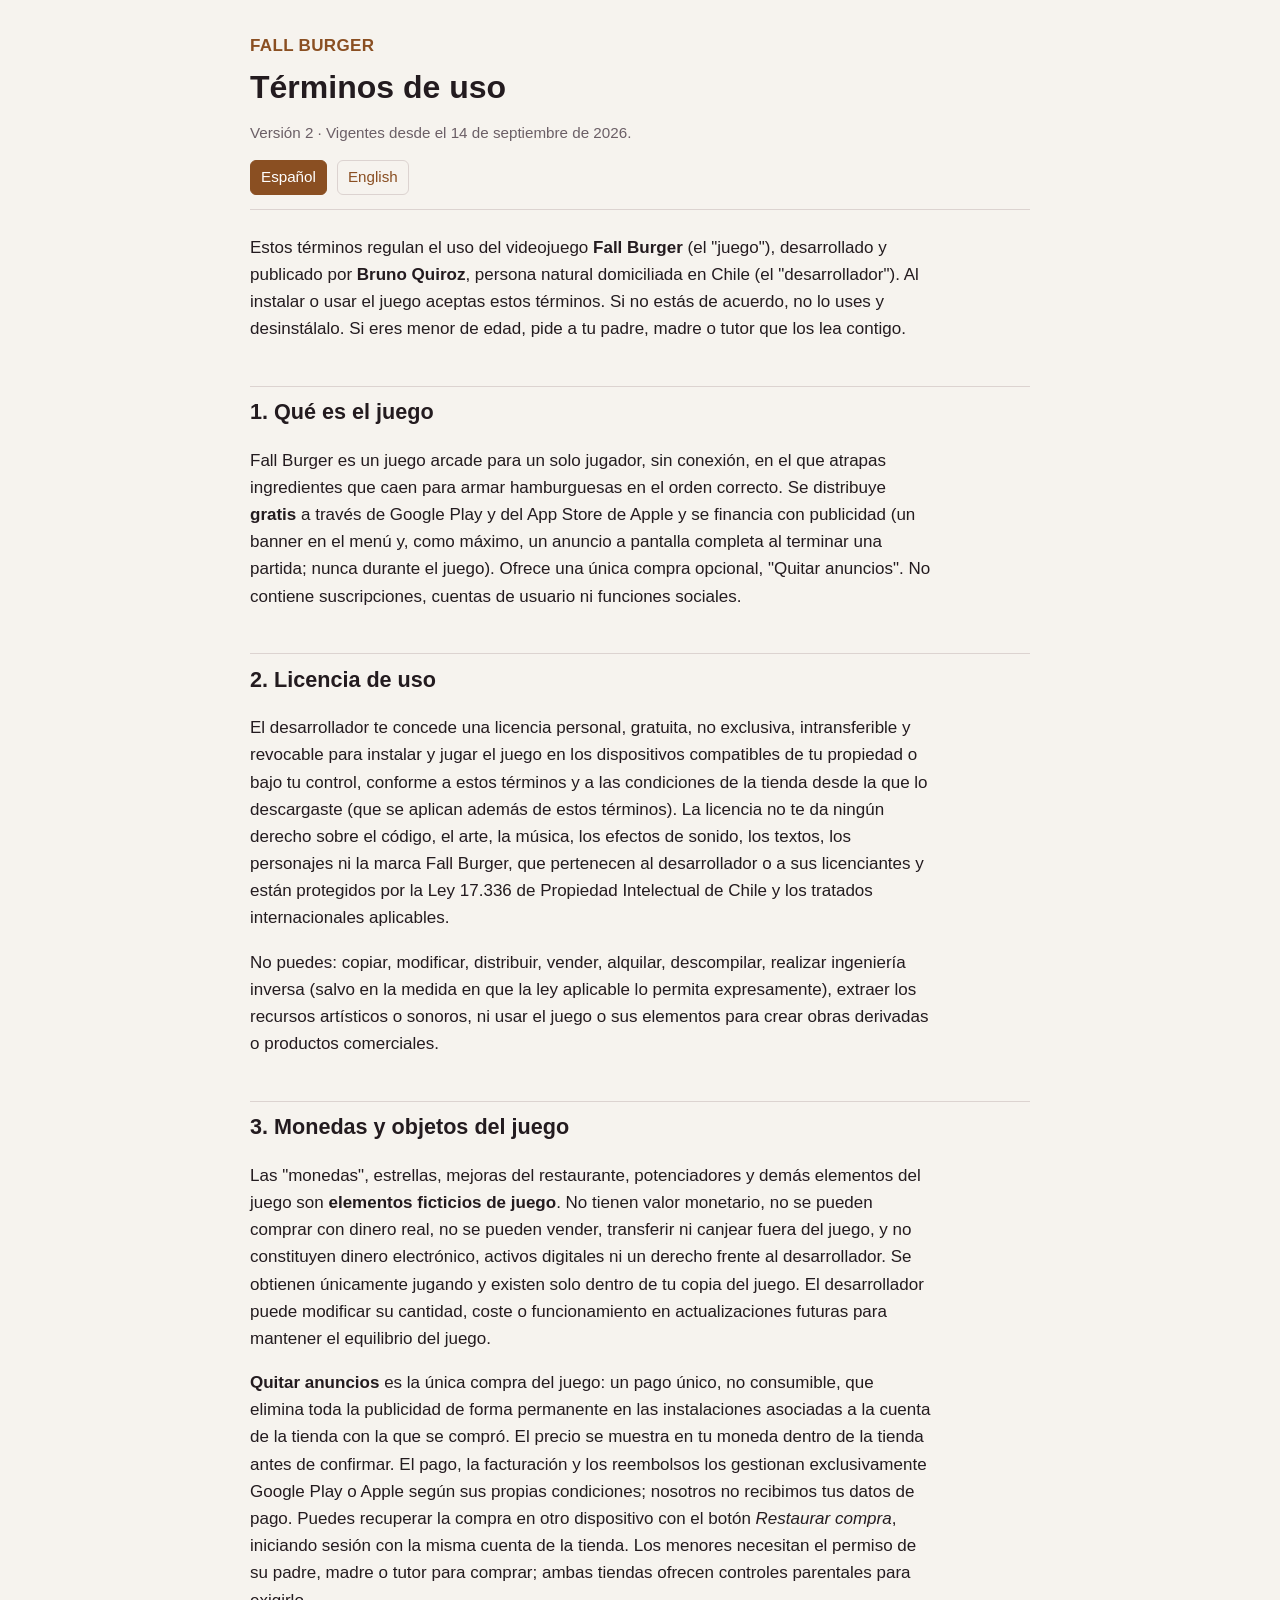
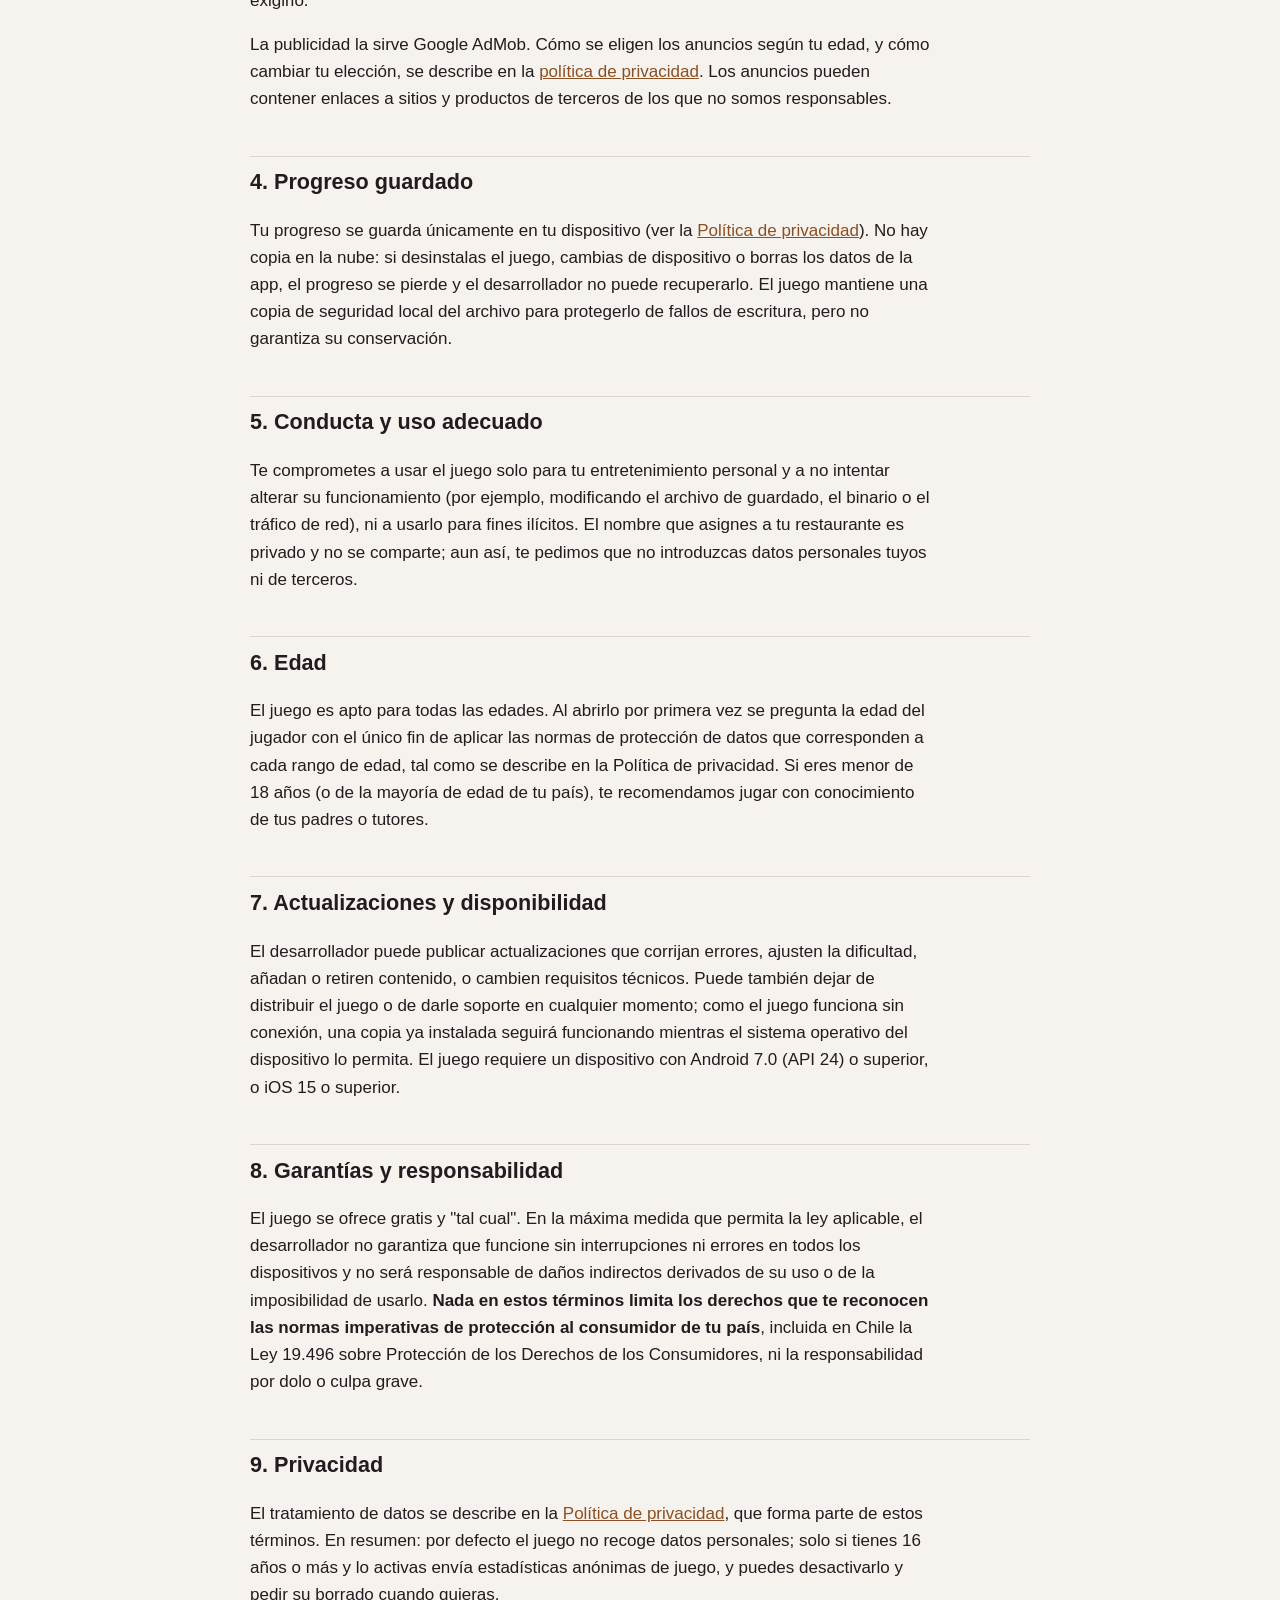
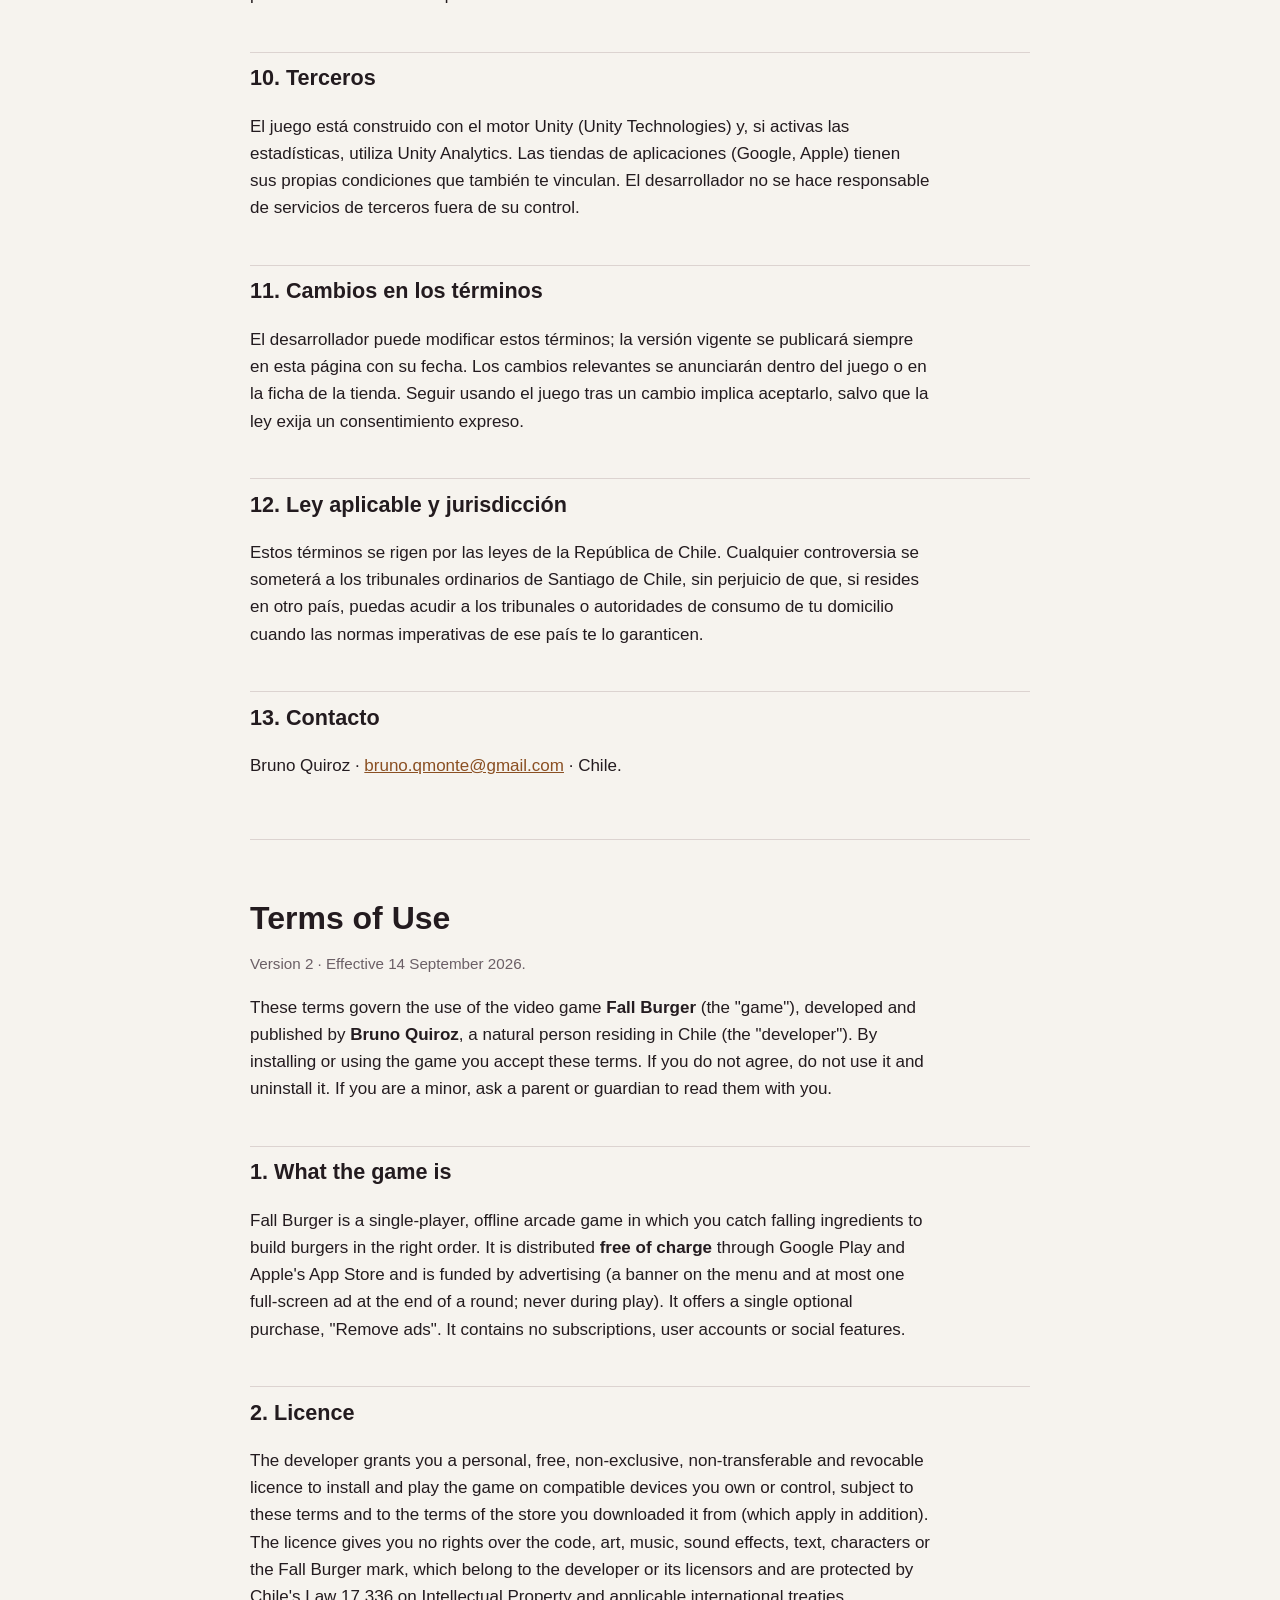
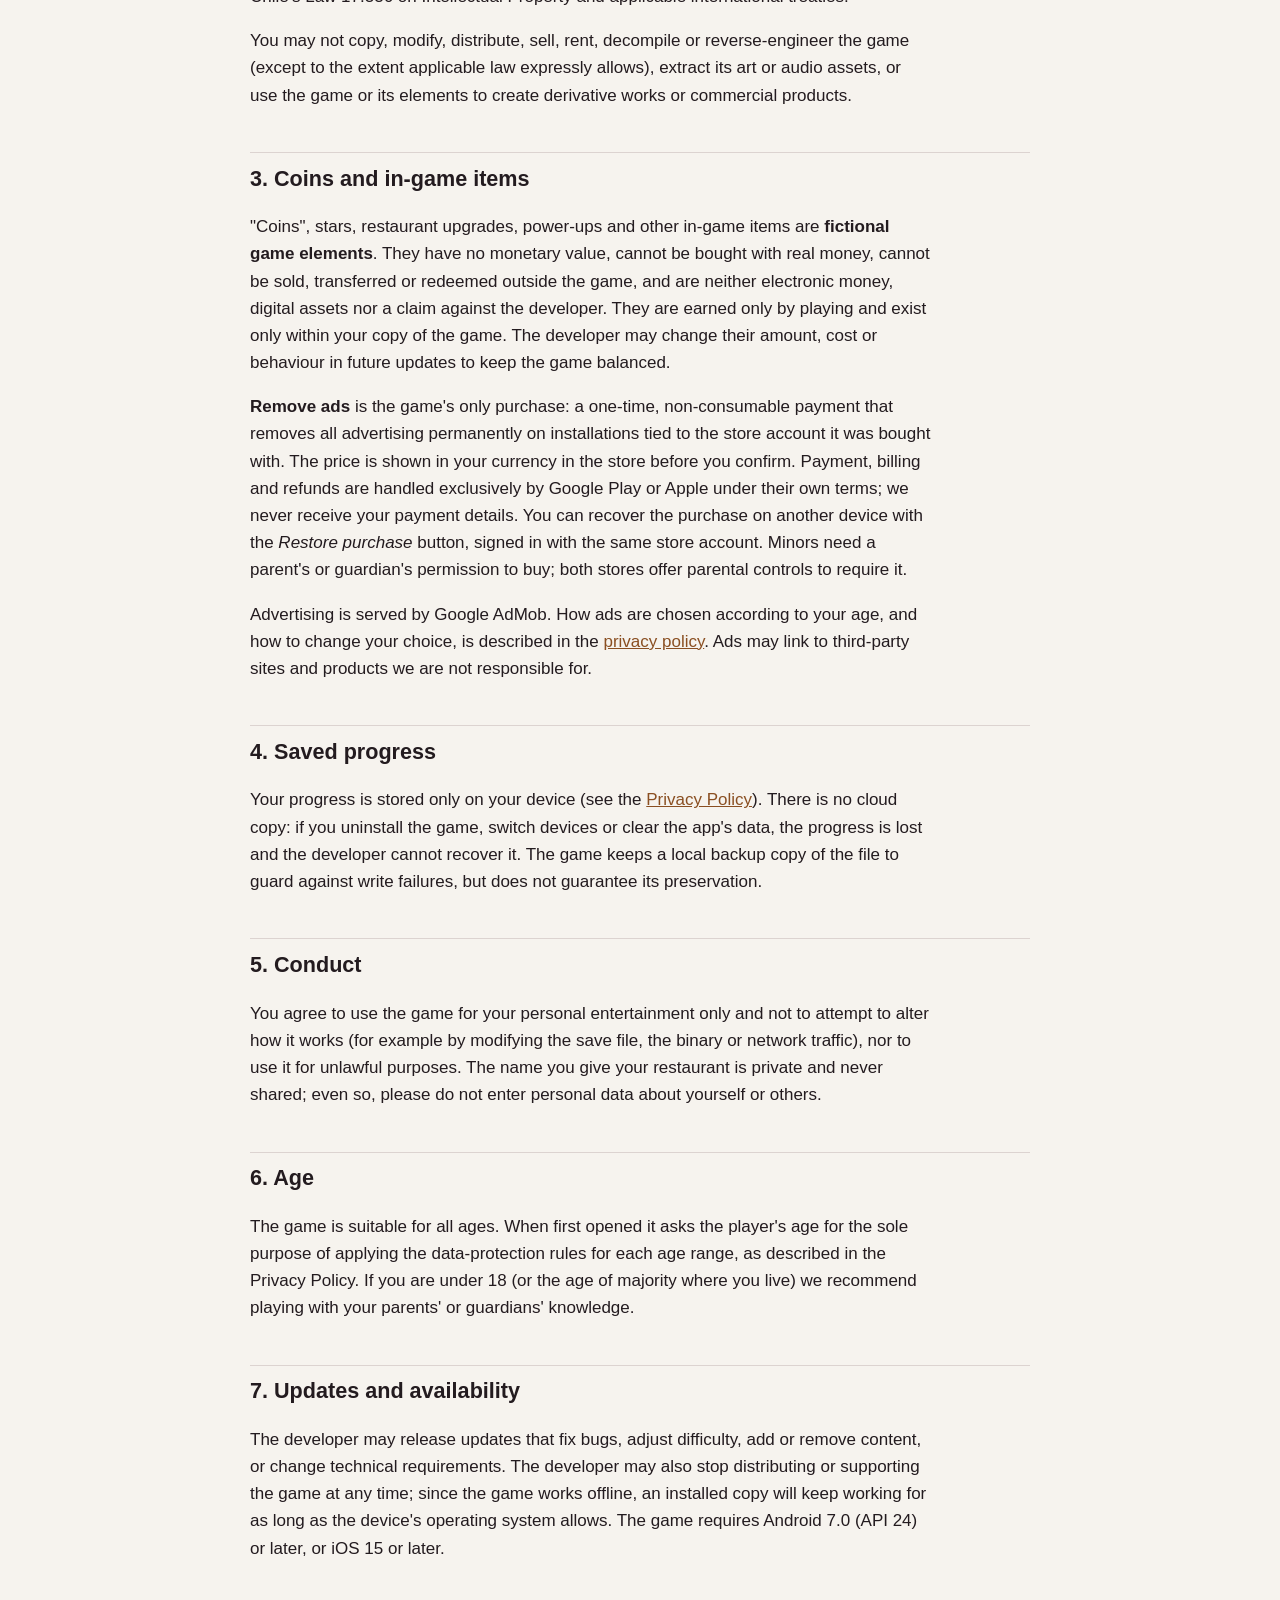
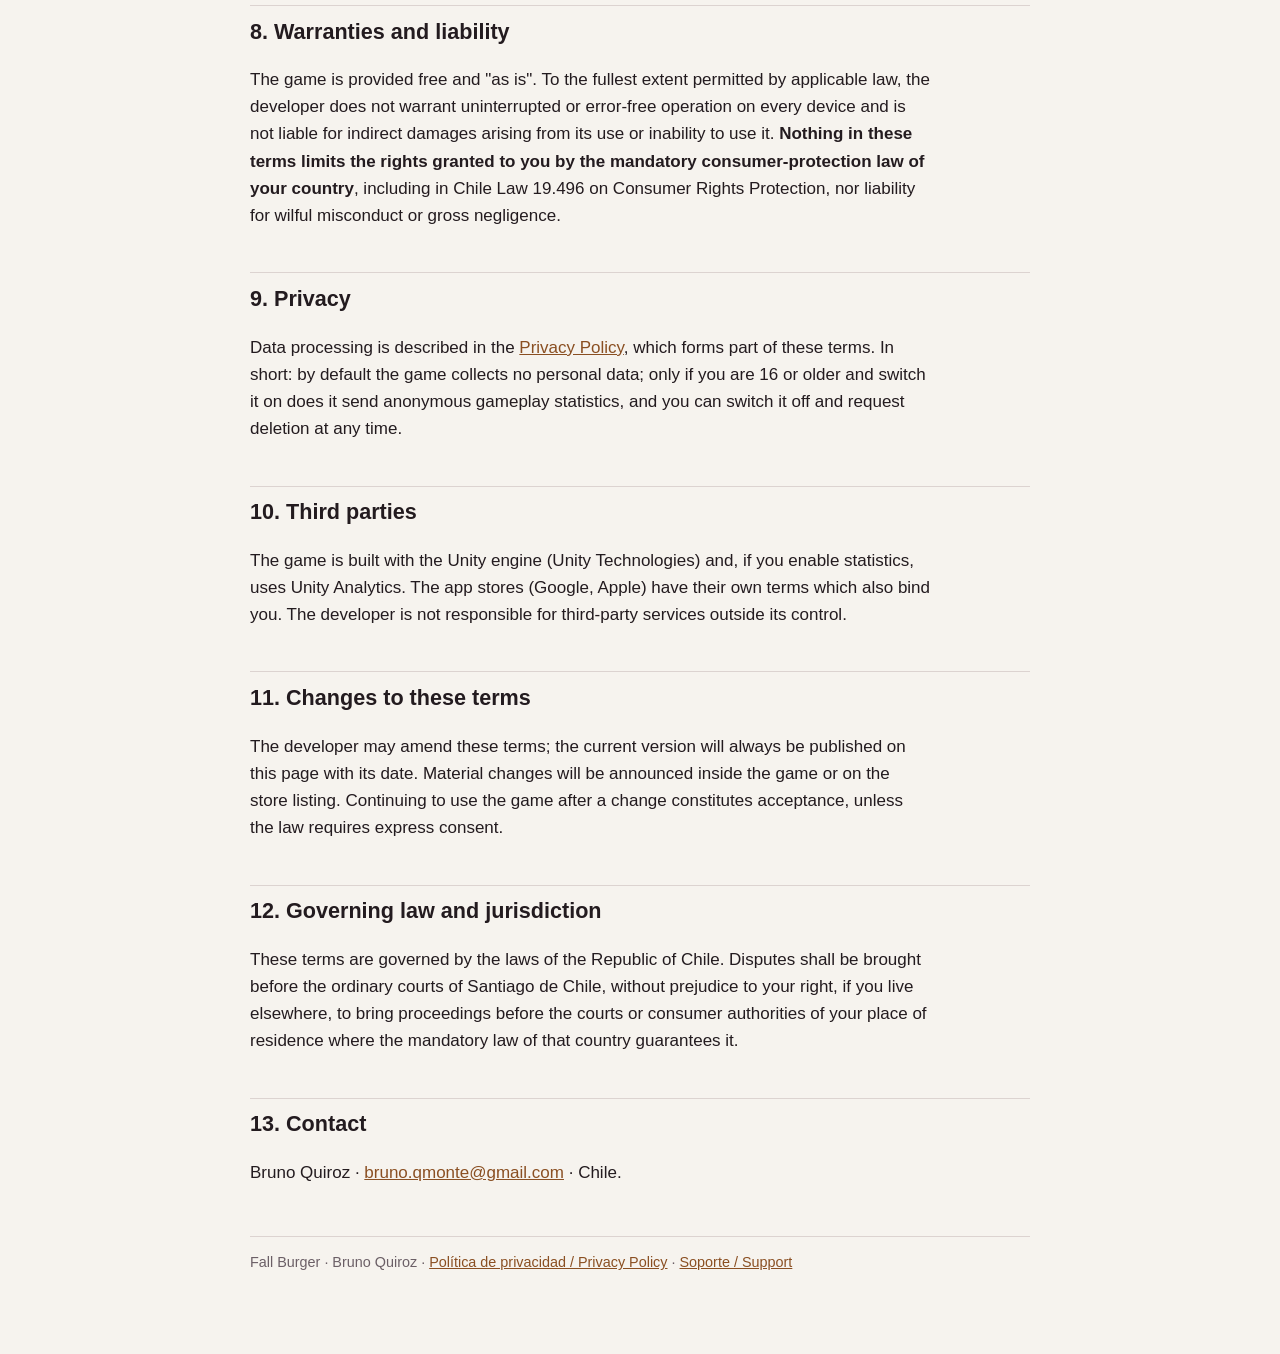
==== terms/index.html @ a27a37dc "Add files via upload" ====
<!doctype html>
<html lang="es">
<head>
<meta charset="utf-8">
<meta name="viewport" content="width=device-width, initial-scale=1">
<title>Términos de uso · Fall Burger</title>
<meta name="description" content="Términos de uso del videojuego Fall Burger para Android e iOS.">
<link rel="stylesheet" href="../assets/legal.css">
</head>
<body>
<div class="wrap">
<header>
  <div class="brand">FALL BURGER</div>
  <h1>Términos de uso</h1>
  <p class="meta">Versión 2 · Vigentes desde el 14 de septiembre de 2026.</p>
  <nav class="lang" aria-label="Idioma"><a href="#es" aria-current="page">Español</a><a href="#en">English</a></nav>
</header>

<section id="es">
<p>Estos términos regulan el uso del videojuego <strong>Fall Burger</strong> (el "juego"), desarrollado y publicado por <strong>Bruno Quiroz</strong>, persona natural domiciliada en Chile (el "desarrollador"). Al instalar o usar el juego aceptas estos términos. Si no estás de acuerdo, no lo uses y desinstálalo. Si eres menor de edad, pide a tu padre, madre o tutor que los lea contigo.</p>

<h2>1. Qué es el juego</h2>
<p>Fall Burger es un juego arcade para un solo jugador, sin conexión, en el que atrapas ingredientes que caen para armar hamburguesas en el orden correcto. Se distribuye <strong>gratis</strong> a través de Google Play y del App Store de Apple y se financia con publicidad (un banner en el menú y, como máximo, un anuncio a pantalla completa al terminar una partida; nunca durante el juego). Ofrece una única compra opcional, "Quitar anuncios". No contiene suscripciones, cuentas de usuario ni funciones sociales.</p>

<h2>2. Licencia de uso</h2>
<p>El desarrollador te concede una licencia personal, gratuita, no exclusiva, intransferible y revocable para instalar y jugar el juego en los dispositivos compatibles de tu propiedad o bajo tu control, conforme a estos términos y a las condiciones de la tienda desde la que lo descargaste (que se aplican además de estos términos). La licencia no te da ningún derecho sobre el código, el arte, la música, los efectos de sonido, los textos, los personajes ni la marca Fall Burger, que pertenecen al desarrollador o a sus licenciantes y están protegidos por la Ley 17.336 de Propiedad Intelectual de Chile y los tratados internacionales aplicables.</p>
<p>No puedes: copiar, modificar, distribuir, vender, alquilar, descompilar, realizar ingeniería inversa (salvo en la medida en que la ley aplicable lo permita expresamente), extraer los recursos artísticos o sonoros, ni usar el juego o sus elementos para crear obras derivadas o productos comerciales.</p>

<h2>3. Monedas y objetos del juego</h2>
<p>Las "monedas", estrellas, mejoras del restaurante, potenciadores y demás elementos del juego son <strong>elementos ficticios de juego</strong>. No tienen valor monetario, no se pueden comprar con dinero real, no se pueden vender, transferir ni canjear fuera del juego, y no constituyen dinero electrónico, activos digitales ni un derecho frente al desarrollador. Se obtienen únicamente jugando y existen solo dentro de tu copia del juego. El desarrollador puede modificar su cantidad, coste o funcionamiento en actualizaciones futuras para mantener el equilibrio del juego.</p>
<p><strong>Quitar anuncios</strong> es la única compra del juego: un pago único, no consumible, que elimina toda la publicidad de forma permanente en las instalaciones asociadas a la cuenta de la tienda con la que se compró. El precio se muestra en tu moneda dentro de la tienda antes de confirmar. El pago, la facturación y los reembolsos los gestionan exclusivamente Google Play o Apple según sus propias condiciones; nosotros no recibimos tus datos de pago. Puedes recuperar la compra en otro dispositivo con el botón <em>Restaurar compra</em>, iniciando sesión con la misma cuenta de la tienda. Los menores necesitan el permiso de su padre, madre o tutor para comprar; ambas tiendas ofrecen controles parentales para exigirlo.</p>
<p>La publicidad la sirve Google AdMob. Cómo se eligen los anuncios según tu edad, y cómo cambiar tu elección, se describe en la <a href="../privacy/">política de privacidad</a>. Los anuncios pueden contener enlaces a sitios y productos de terceros de los que no somos responsables.</p>

<h2>4. Progreso guardado</h2>
<p>Tu progreso se guarda únicamente en tu dispositivo (ver la <a href="../privacy/">Política de privacidad</a>). No hay copia en la nube: si desinstalas el juego, cambias de dispositivo o borras los datos de la app, el progreso se pierde y el desarrollador no puede recuperarlo. El juego mantiene una copia de seguridad local del archivo para protegerlo de fallos de escritura, pero no garantiza su conservación.</p>

<h2>5. Conducta y uso adecuado</h2>
<p>Te comprometes a usar el juego solo para tu entretenimiento personal y a no intentar alterar su funcionamiento (por ejemplo, modificando el archivo de guardado, el binario o el tráfico de red), ni a usarlo para fines ilícitos. El nombre que asignes a tu restaurante es privado y no se comparte; aun así, te pedimos que no introduzcas datos personales tuyos ni de terceros.</p>

<h2>6. Edad</h2>
<p>El juego es apto para todas las edades. Al abrirlo por primera vez se pregunta la edad del jugador con el único fin de aplicar las normas de protección de datos que corresponden a cada rango de edad, tal como se describe en la Política de privacidad. Si eres menor de 18 años (o de la mayoría de edad de tu país), te recomendamos jugar con conocimiento de tus padres o tutores.</p>

<h2>7. Actualizaciones y disponibilidad</h2>
<p>El desarrollador puede publicar actualizaciones que corrijan errores, ajusten la dificultad, añadan o retiren contenido, o cambien requisitos técnicos. Puede también dejar de distribuir el juego o de darle soporte en cualquier momento; como el juego funciona sin conexión, una copia ya instalada seguirá funcionando mientras el sistema operativo del dispositivo lo permita. El juego requiere un dispositivo con Android 7.0 (API 24) o superior, o iOS 15 o superior.</p>

<h2>8. Garantías y responsabilidad</h2>
<p>El juego se ofrece gratis y "tal cual". En la máxima medida que permita la ley aplicable, el desarrollador no garantiza que funcione sin interrupciones ni errores en todos los dispositivos y no será responsable de daños indirectos derivados de su uso o de la imposibilidad de usarlo. <strong>Nada en estos términos limita los derechos que te reconocen las normas imperativas de protección al consumidor de tu país</strong>, incluida en Chile la Ley 19.496 sobre Protección de los Derechos de los Consumidores, ni la responsabilidad por dolo o culpa grave.</p>

<h2>9. Privacidad</h2>
<p>El tratamiento de datos se describe en la <a href="../privacy/">Política de privacidad</a>, que forma parte de estos términos. En resumen: por defecto el juego no recoge datos personales; solo si tienes 16 años o más y lo activas envía estadísticas anónimas de juego, y puedes desactivarlo y pedir su borrado cuando quieras.</p>

<h2>10. Terceros</h2>
<p>El juego está construido con el motor Unity (Unity Technologies) y, si activas las estadísticas, utiliza Unity Analytics. Las tiendas de aplicaciones (Google, Apple) tienen sus propias condiciones que también te vinculan. El desarrollador no se hace responsable de servicios de terceros fuera de su control.</p>

<h2>11. Cambios en los términos</h2>
<p>El desarrollador puede modificar estos términos; la versión vigente se publicará siempre en esta página con su fecha. Los cambios relevantes se anunciarán dentro del juego o en la ficha de la tienda. Seguir usando el juego tras un cambio implica aceptarlo, salvo que la ley exija un consentimiento expreso.</p>

<h2>12. Ley aplicable y jurisdicción</h2>
<p>Estos términos se rigen por las leyes de la República de Chile. Cualquier controversia se someterá a los tribunales ordinarios de Santiago de Chile, sin perjuicio de que, si resides en otro país, puedas acudir a los tribunales o autoridades de consumo de tu domicilio cuando las normas imperativas de ese país te lo garanticen.</p>

<h2>13. Contacto</h2>
<p>Bruno Quiroz · <a href="mailto:bruno.qmonte@gmail.com">bruno.qmonte@gmail.com</a> · Chile.</p>
</section>

<hr style="border:0;border-top:1px solid var(--rule);margin:60px 0">

<section id="en" lang="en">
<h1>Terms of Use</h1>
<p class="meta">Version 2 · Effective 14 September 2026.</p>
<p>These terms govern the use of the video game <strong>Fall Burger</strong> (the "game"), developed and published by <strong>Bruno Quiroz</strong>, a natural person residing in Chile (the "developer"). By installing or using the game you accept these terms. If you do not agree, do not use it and uninstall it. If you are a minor, ask a parent or guardian to read them with you.</p>

<h2>1. What the game is</h2>
<p>Fall Burger is a single-player, offline arcade game in which you catch falling ingredients to build burgers in the right order. It is distributed <strong>free of charge</strong> through Google Play and Apple's App Store and is funded by advertising (a banner on the menu and at most one full-screen ad at the end of a round; never during play). It offers a single optional purchase, "Remove ads". It contains no subscriptions, user accounts or social features.</p>

<h2>2. Licence</h2>
<p>The developer grants you a personal, free, non-exclusive, non-transferable and revocable licence to install and play the game on compatible devices you own or control, subject to these terms and to the terms of the store you downloaded it from (which apply in addition). The licence gives you no rights over the code, art, music, sound effects, text, characters or the Fall Burger mark, which belong to the developer or its licensors and are protected by Chile's Law 17.336 on Intellectual Property and applicable international treaties.</p>
<p>You may not copy, modify, distribute, sell, rent, decompile or reverse-engineer the game (except to the extent applicable law expressly allows), extract its art or audio assets, or use the game or its elements to create derivative works or commercial products.</p>

<h2>3. Coins and in-game items</h2>
<p>"Coins", stars, restaurant upgrades, power-ups and other in-game items are <strong>fictional game elements</strong>. They have no monetary value, cannot be bought with real money, cannot be sold, transferred or redeemed outside the game, and are neither electronic money, digital assets nor a claim against the developer. They are earned only by playing and exist only within your copy of the game. The developer may change their amount, cost or behaviour in future updates to keep the game balanced.</p>
<p><strong>Remove ads</strong> is the game's only purchase: a one-time, non-consumable payment that removes all advertising permanently on installations tied to the store account it was bought with. The price is shown in your currency in the store before you confirm. Payment, billing and refunds are handled exclusively by Google Play or Apple under their own terms; we never receive your payment details. You can recover the purchase on another device with the <em>Restore purchase</em> button, signed in with the same store account. Minors need a parent's or guardian's permission to buy; both stores offer parental controls to require it.</p>
<p>Advertising is served by Google AdMob. How ads are chosen according to your age, and how to change your choice, is described in the <a href="../privacy/">privacy policy</a>. Ads may link to third-party sites and products we are not responsible for.</p>

<h2>4. Saved progress</h2>
<p>Your progress is stored only on your device (see the <a href="../privacy/">Privacy Policy</a>). There is no cloud copy: if you uninstall the game, switch devices or clear the app's data, the progress is lost and the developer cannot recover it. The game keeps a local backup copy of the file to guard against write failures, but does not guarantee its preservation.</p>

<h2>5. Conduct</h2>
<p>You agree to use the game for your personal entertainment only and not to attempt to alter how it works (for example by modifying the save file, the binary or network traffic), nor to use it for unlawful purposes. The name you give your restaurant is private and never shared; even so, please do not enter personal data about yourself or others.</p>

<h2>6. Age</h2>
<p>The game is suitable for all ages. When first opened it asks the player's age for the sole purpose of applying the data-protection rules for each age range, as described in the Privacy Policy. If you are under 18 (or the age of majority where you live) we recommend playing with your parents' or guardians' knowledge.</p>

<h2>7. Updates and availability</h2>
<p>The developer may release updates that fix bugs, adjust difficulty, add or remove content, or change technical requirements. The developer may also stop distributing or supporting the game at any time; since the game works offline, an installed copy will keep working for as long as the device's operating system allows. The game requires Android 7.0 (API 24) or later, or iOS 15 or later.</p>

<h2>8. Warranties and liability</h2>
<p>The game is provided free and "as is". To the fullest extent permitted by applicable law, the developer does not warrant uninterrupted or error-free operation on every device and is not liable for indirect damages arising from its use or inability to use it. <strong>Nothing in these terms limits the rights granted to you by the mandatory consumer-protection law of your country</strong>, including in Chile Law 19.496 on Consumer Rights Protection, nor liability for wilful misconduct or gross negligence.</p>

<h2>9. Privacy</h2>
<p>Data processing is described in the <a href="../privacy/">Privacy Policy</a>, which forms part of these terms. In short: by default the game collects no personal data; only if you are 16 or older and switch it on does it send anonymous gameplay statistics, and you can switch it off and request deletion at any time.</p>

<h2>10. Third parties</h2>
<p>The game is built with the Unity engine (Unity Technologies) and, if you enable statistics, uses Unity Analytics. The app stores (Google, Apple) have their own terms which also bind you. The developer is not responsible for third-party services outside its control.</p>

<h2>11. Changes to these terms</h2>
<p>The developer may amend these terms; the current version will always be published on this page with its date. Material changes will be announced inside the game or on the store listing. Continuing to use the game after a change constitutes acceptance, unless the law requires express consent.</p>

<h2>12. Governing law and jurisdiction</h2>
<p>These terms are governed by the laws of the Republic of Chile. Disputes shall be brought before the ordinary courts of Santiago de Chile, without prejudice to your right, if you live elsewhere, to bring proceedings before the courts or consumer authorities of your place of residence where the mandatory law of that country guarantees it.</p>

<h2>13. Contact</h2>
<p>Bruno Quiroz · <a href="mailto:bruno.qmonte@gmail.com">bruno.qmonte@gmail.com</a> · Chile.</p>
</section>

<footer>Fall Burger · Bruno Quiroz · <a href="../privacy/">Política de privacidad / Privacy Policy</a> · <a href="../">Soporte / Support</a></footer>
</div>
</body>
</html>
---- assets/legal.css ----
:root{--bg:#f6f3ee;--ink:#231b1f;--muted:#6b5f66;--rule:#dcd3d0;--accent:#8a4f22;--panel:#fff}
@media (prefers-color-scheme:dark){:root{--bg:#1e171c;--ink:#f1eaee;--muted:#b3a6ad;--rule:#3b3038;--accent:#e0a56f;--panel:#2a2128}}
*{box-sizing:border-box}
body{margin:0;background:var(--bg);color:var(--ink);font:17px/1.6 -apple-system,BlinkMacSystemFont,"Segoe UI",Roboto,"Helvetica Neue",Arial,sans-serif}
.wrap{max-width:820px;margin:0 auto;padding:32px 20px 80px}
header{border-bottom:1px solid var(--rule);padding-bottom:14px;margin-bottom:24px}
header .brand{font-weight:800;letter-spacing:.02em;color:var(--accent)}
h1{font-size:2rem;line-height:1.15;margin:.3em 0}
h2{font-size:1.35rem;margin:2em 0 .5em;padding-top:.4em;border-top:1px solid var(--rule)}
h3{font-size:1.1rem;margin:1.4em 0 .3em}
p,li{max-width:72ch}
.meta{color:var(--muted);font-size:.95rem}
.lang{display:flex;gap:10px;margin:10px 0 0;font-size:.95rem}
.lang a{color:var(--accent);text-decoration:none;border:1px solid var(--rule);padding:4px 10px;border-radius:6px}
.lang a[aria-current]{background:var(--accent);color:#fff;border-color:var(--accent)}
table{border-collapse:collapse;width:100%;font-size:.95rem;margin:12px 0}
th,td{border:1px solid var(--rule);padding:8px 10px;text-align:left;vertical-align:top}
th{background:var(--panel)}
.box{background:var(--panel);border:1px solid var(--rule);border-radius:8px;padding:14px 18px;margin:16px 0}
.box p{margin:6px 0}
code{font-family:ui-monospace,SFMono-Regular,Menlo,monospace;font-size:.92em;background:var(--panel);padding:1px 5px;border-radius:4px;border:1px solid var(--rule)}
footer{margin-top:50px;padding-top:14px;border-top:1px solid var(--rule);color:var(--muted);font-size:.9rem}
a{color:var(--accent)}
ul.tight li{margin:4px 0}
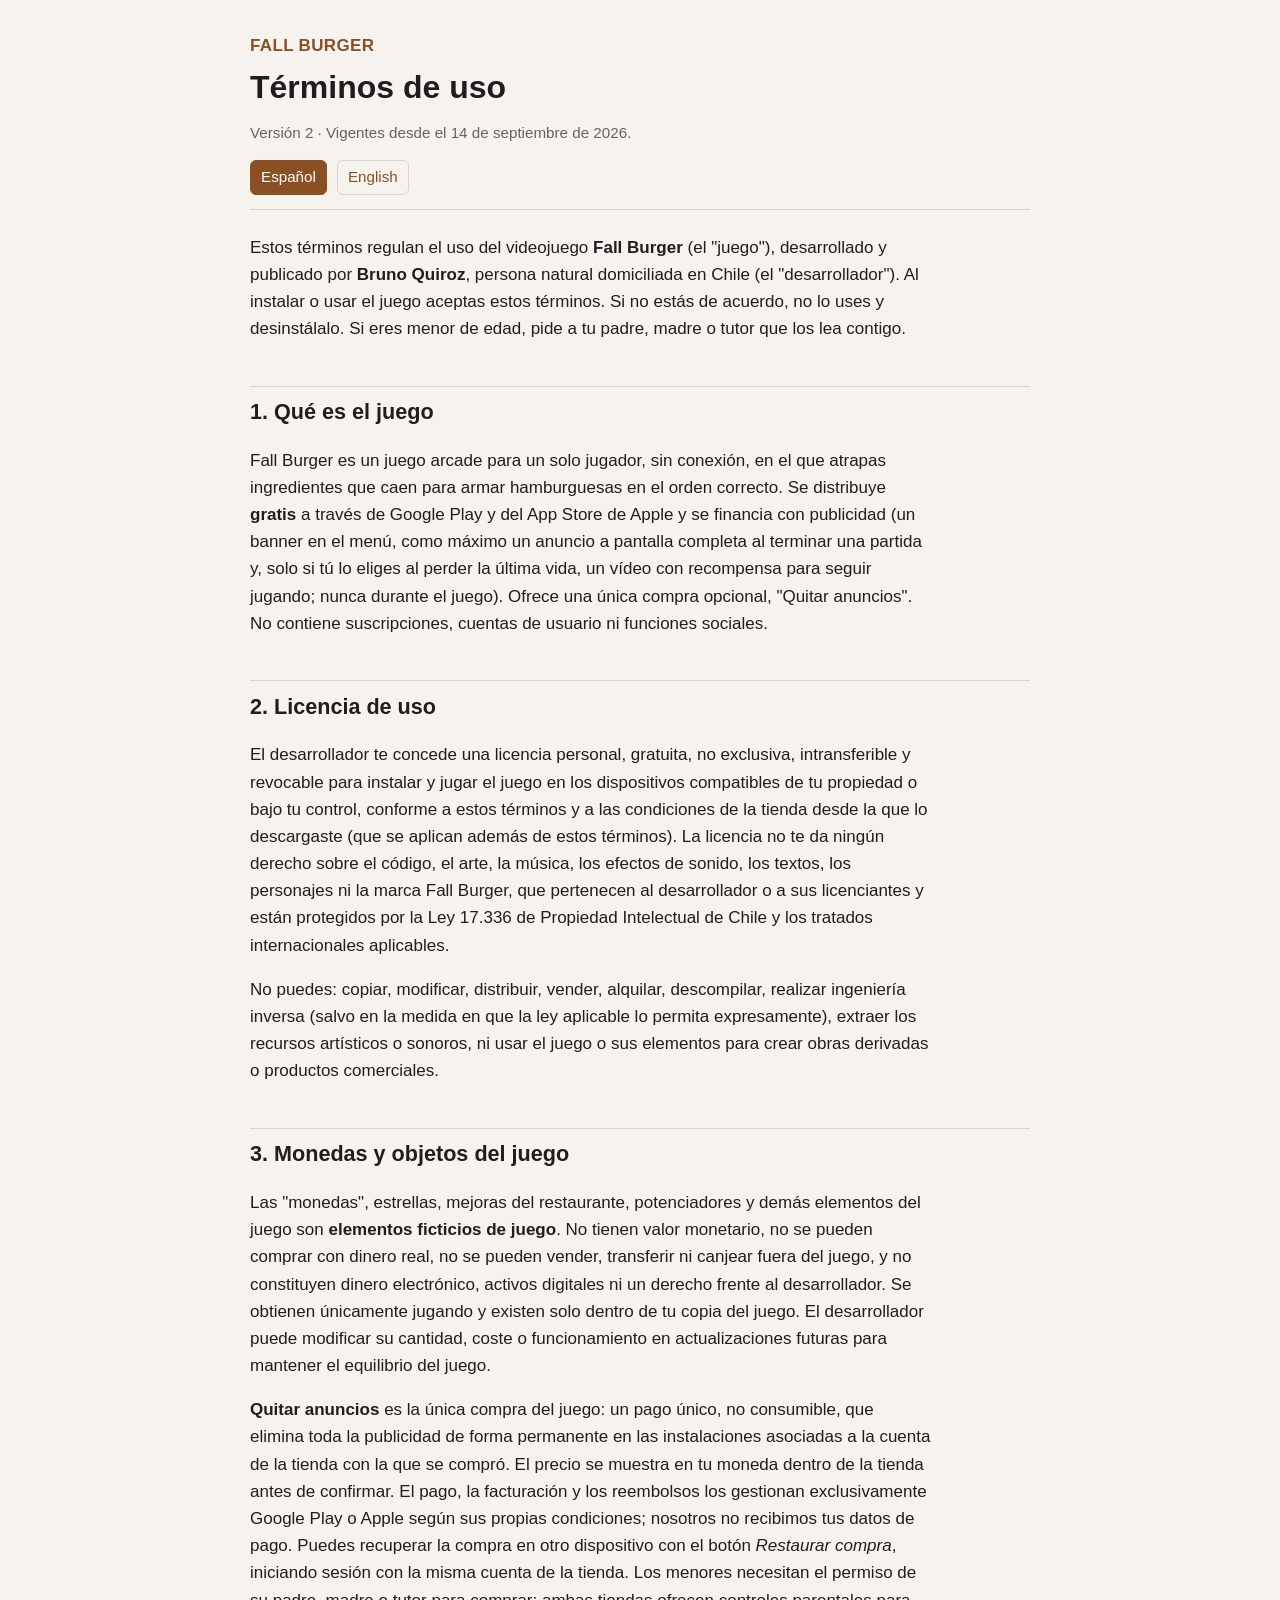
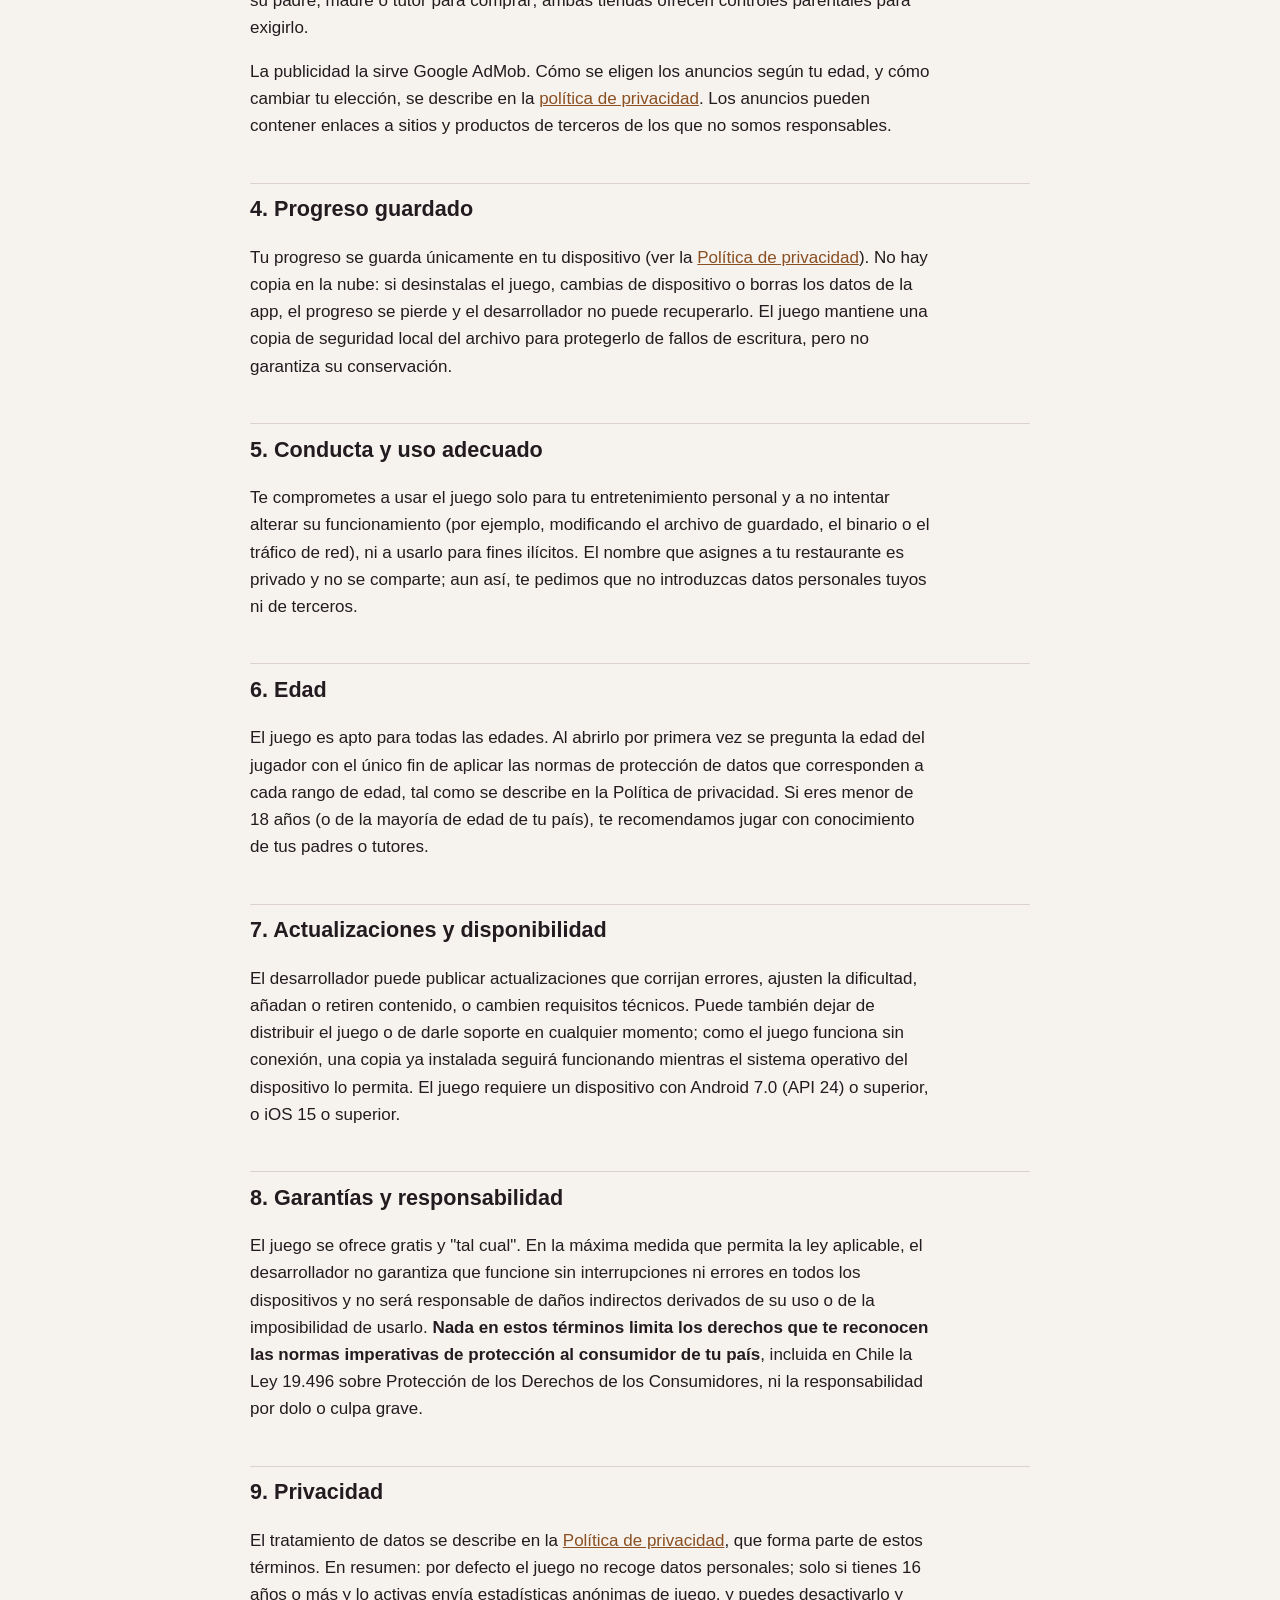
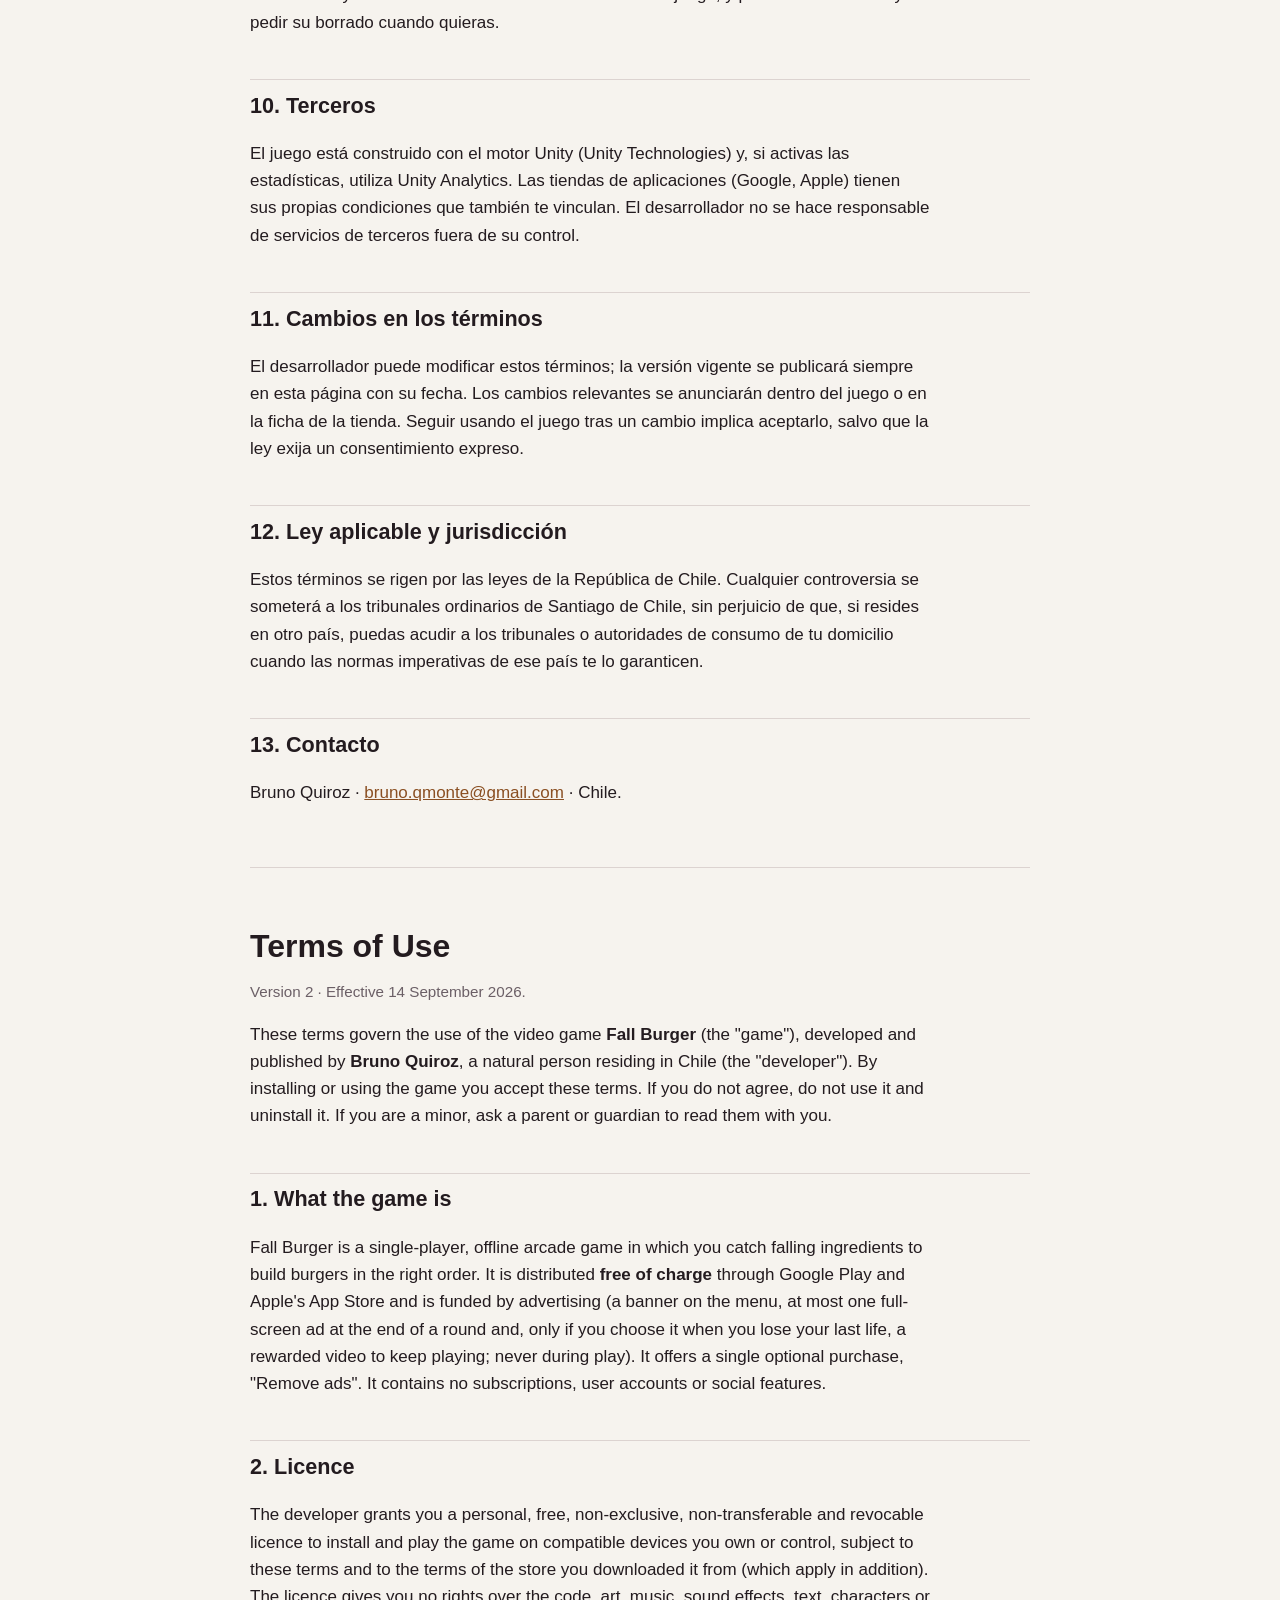
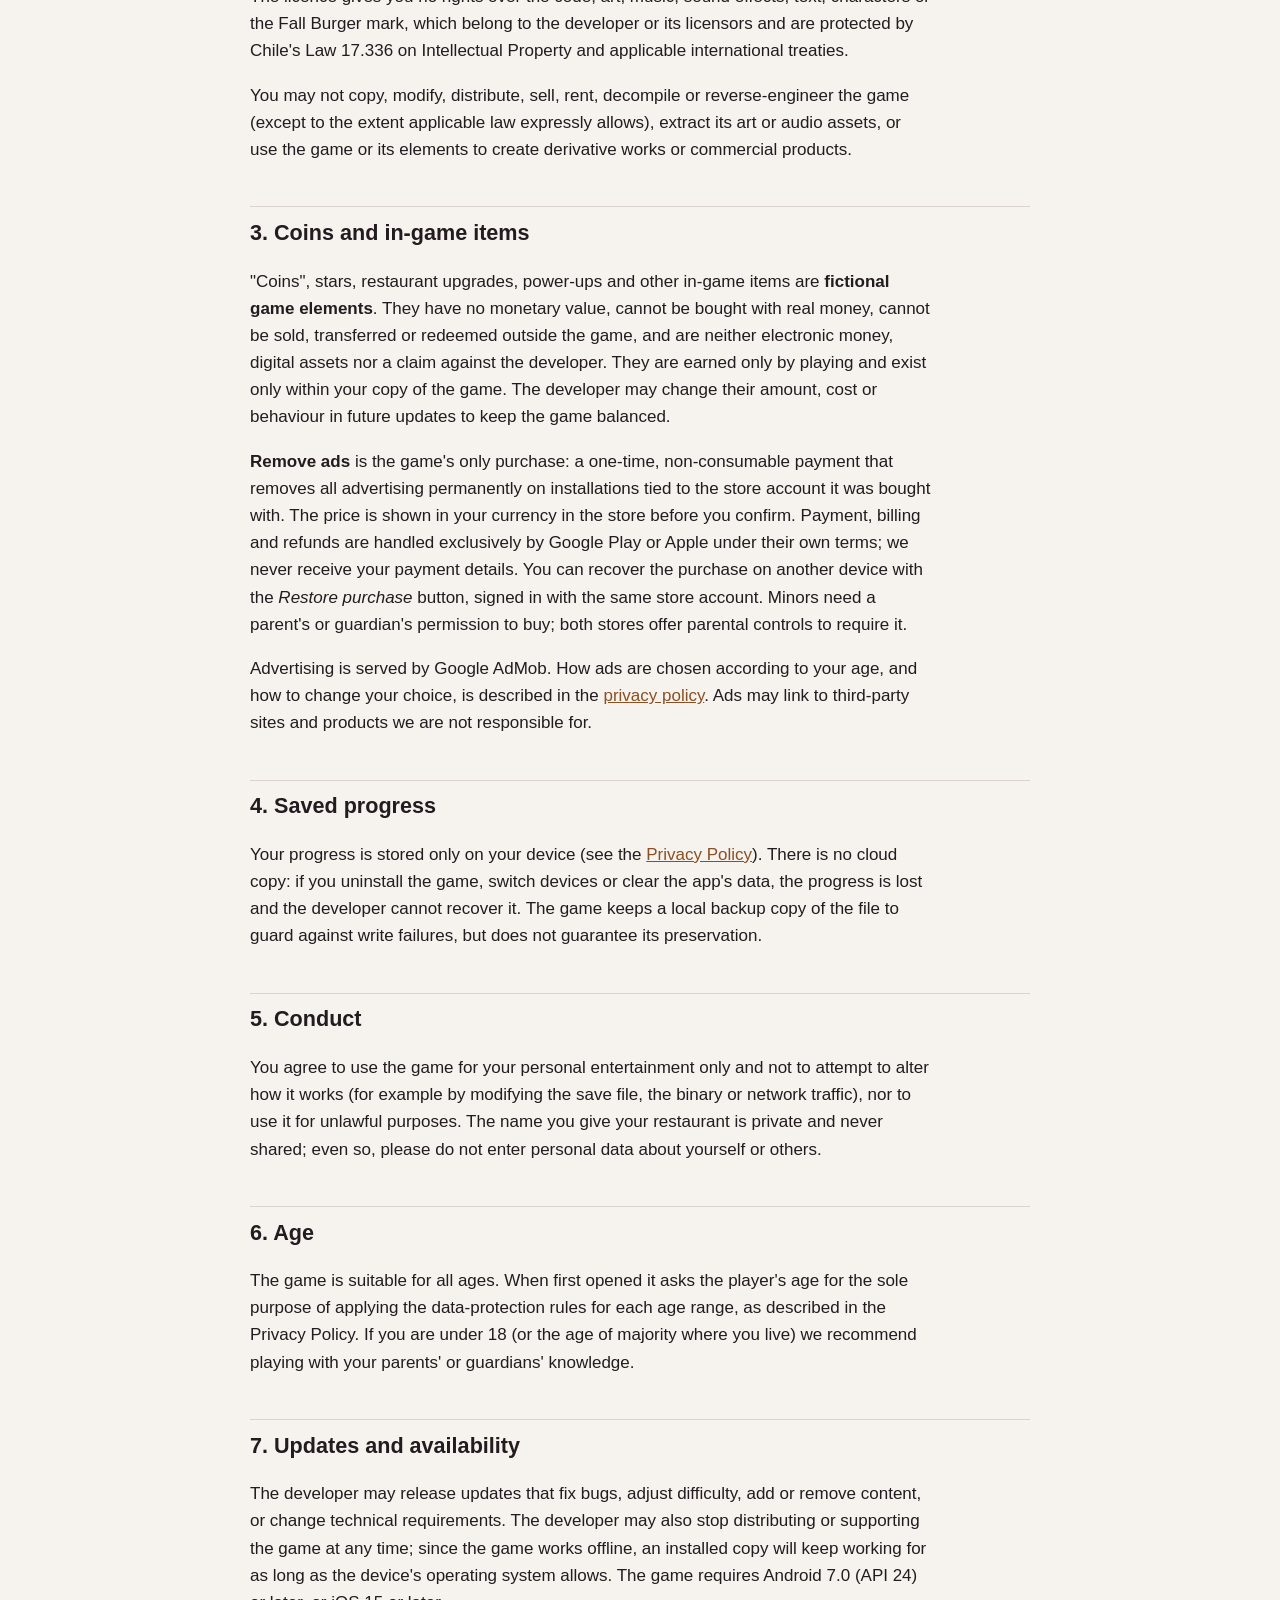
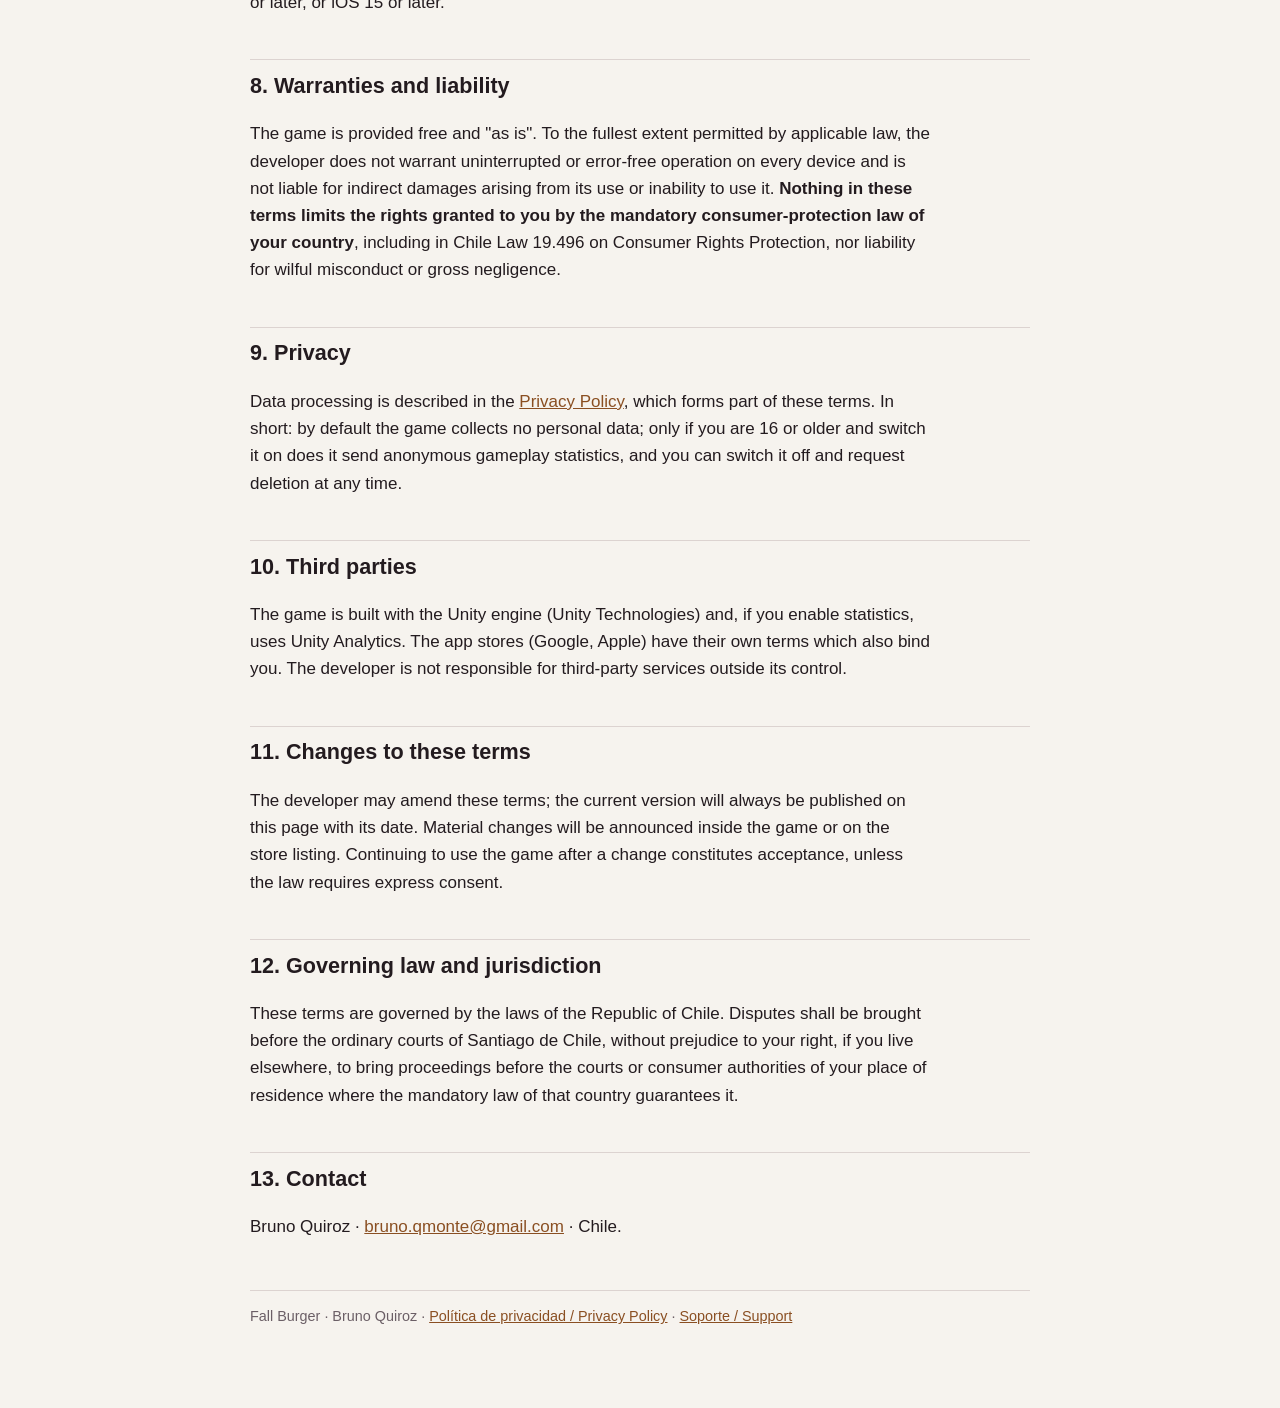
==== commit a59e3031: "Privacy policy v3 and terms: match what the app does - Minors: statistics are never collected, but a" ====
--- a/terms/index.html
+++ b/terms/index.html
@@ -20,7 +20,7 @@
 <p>Estos términos regulan el uso del videojuego <strong>Fall Burger</strong> (el "juego"), desarrollado y publicado por <strong>Bruno Quiroz</strong>, persona natural domiciliada en Chile (el "desarrollador"). Al instalar o usar el juego aceptas estos términos. Si no estás de acuerdo, no lo uses y desinstálalo. Si eres menor de edad, pide a tu padre, madre o tutor que los lea contigo.</p>
 
 <h2>1. Qué es el juego</h2>
-<p>Fall Burger es un juego arcade para un solo jugador, sin conexión, en el que atrapas ingredientes que caen para armar hamburguesas en el orden correcto. Se distribuye <strong>gratis</strong> a través de Google Play y del App Store de Apple y se financia con publicidad (un banner en el menú y, como máximo, un anuncio a pantalla completa al terminar una partida; nunca durante el juego). Ofrece una única compra opcional, "Quitar anuncios". No contiene suscripciones, cuentas de usuario ni funciones sociales.</p>
+<p>Fall Burger es un juego arcade para un solo jugador, sin conexión, en el que atrapas ingredientes que caen para armar hamburguesas en el orden correcto. Se distribuye <strong>gratis</strong> a través de Google Play y del App Store de Apple y se financia con publicidad (un banner en el menú, como máximo un anuncio a pantalla completa al terminar una partida y, solo si tú lo eliges al perder la última vida, un vídeo con recompensa para seguir jugando; nunca durante el juego). Ofrece una única compra opcional, "Quitar anuncios". No contiene suscripciones, cuentas de usuario ni funciones sociales.</p>
 
 <h2>2. Licencia de uso</h2>
 <p>El desarrollador te concede una licencia personal, gratuita, no exclusiva, intransferible y revocable para instalar y jugar el juego en los dispositivos compatibles de tu propiedad o bajo tu control, conforme a estos términos y a las condiciones de la tienda desde la que lo descargaste (que se aplican además de estos términos). La licencia no te da ningún derecho sobre el código, el arte, la música, los efectos de sonido, los textos, los personajes ni la marca Fall Burger, que pertenecen al desarrollador o a sus licenciantes y están protegidos por la Ley 17.336 de Propiedad Intelectual de Chile y los tratados internacionales aplicables.</p>
@@ -70,7 +70,7 @@
 <p>These terms govern the use of the video game <strong>Fall Burger</strong> (the "game"), developed and published by <strong>Bruno Quiroz</strong>, a natural person residing in Chile (the "developer"). By installing or using the game you accept these terms. If you do not agree, do not use it and uninstall it. If you are a minor, ask a parent or guardian to read them with you.</p>
 
 <h2>1. What the game is</h2>
-<p>Fall Burger is a single-player, offline arcade game in which you catch falling ingredients to build burgers in the right order. It is distributed <strong>free of charge</strong> through Google Play and Apple's App Store and is funded by advertising (a banner on the menu and at most one full-screen ad at the end of a round; never during play). It offers a single optional purchase, "Remove ads". It contains no subscriptions, user accounts or social features.</p>
+<p>Fall Burger is a single-player, offline arcade game in which you catch falling ingredients to build burgers in the right order. It is distributed <strong>free of charge</strong> through Google Play and Apple's App Store and is funded by advertising (a banner on the menu, at most one full-screen ad at the end of a round and, only if you choose it when you lose your last life, a rewarded video to keep playing; never during play). It offers a single optional purchase, "Remove ads". It contains no subscriptions, user accounts or social features.</p>
 
 <h2>2. Licence</h2>
 <p>The developer grants you a personal, free, non-exclusive, non-transferable and revocable licence to install and play the game on compatible devices you own or control, subject to these terms and to the terms of the store you downloaded it from (which apply in addition). The licence gives you no rights over the code, art, music, sound effects, text, characters or the Fall Burger mark, which belong to the developer or its licensors and are protected by Chile's Law 17.336 on Intellectual Property and applicable international treaties.</p>
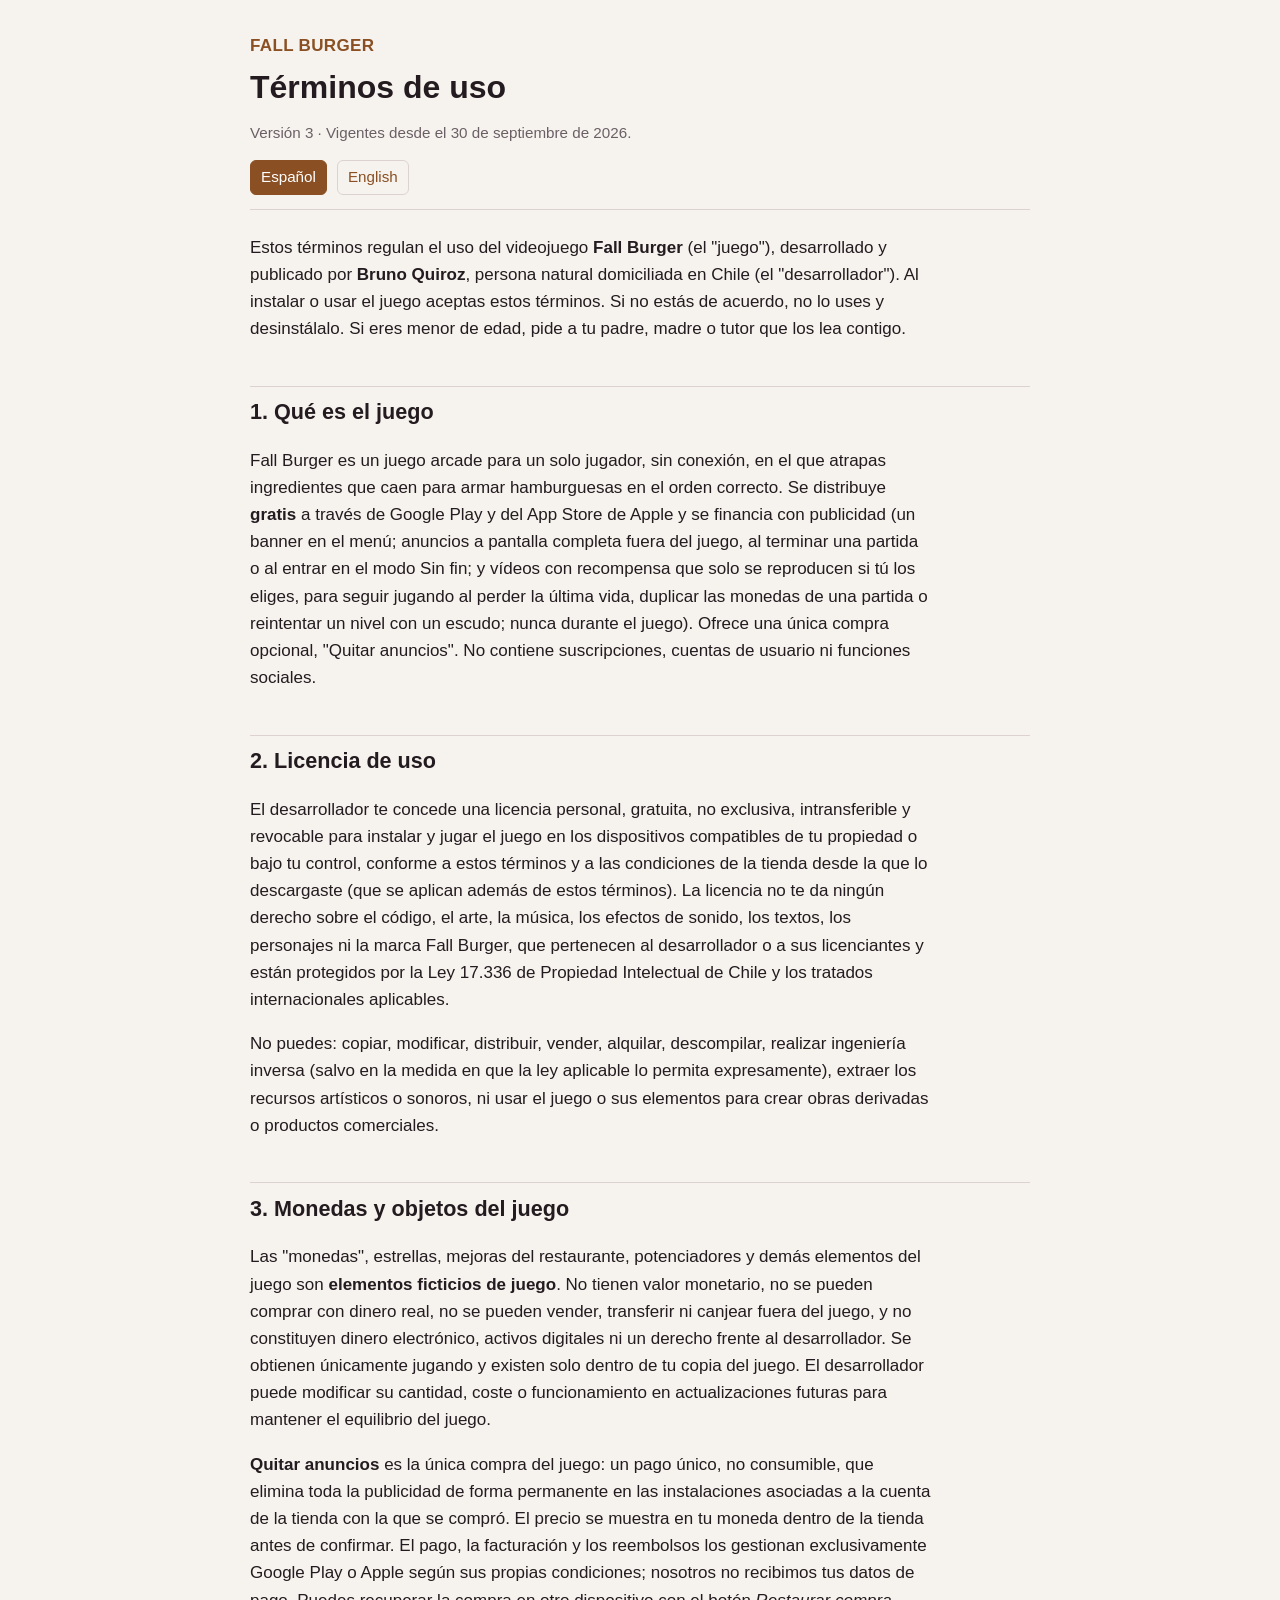
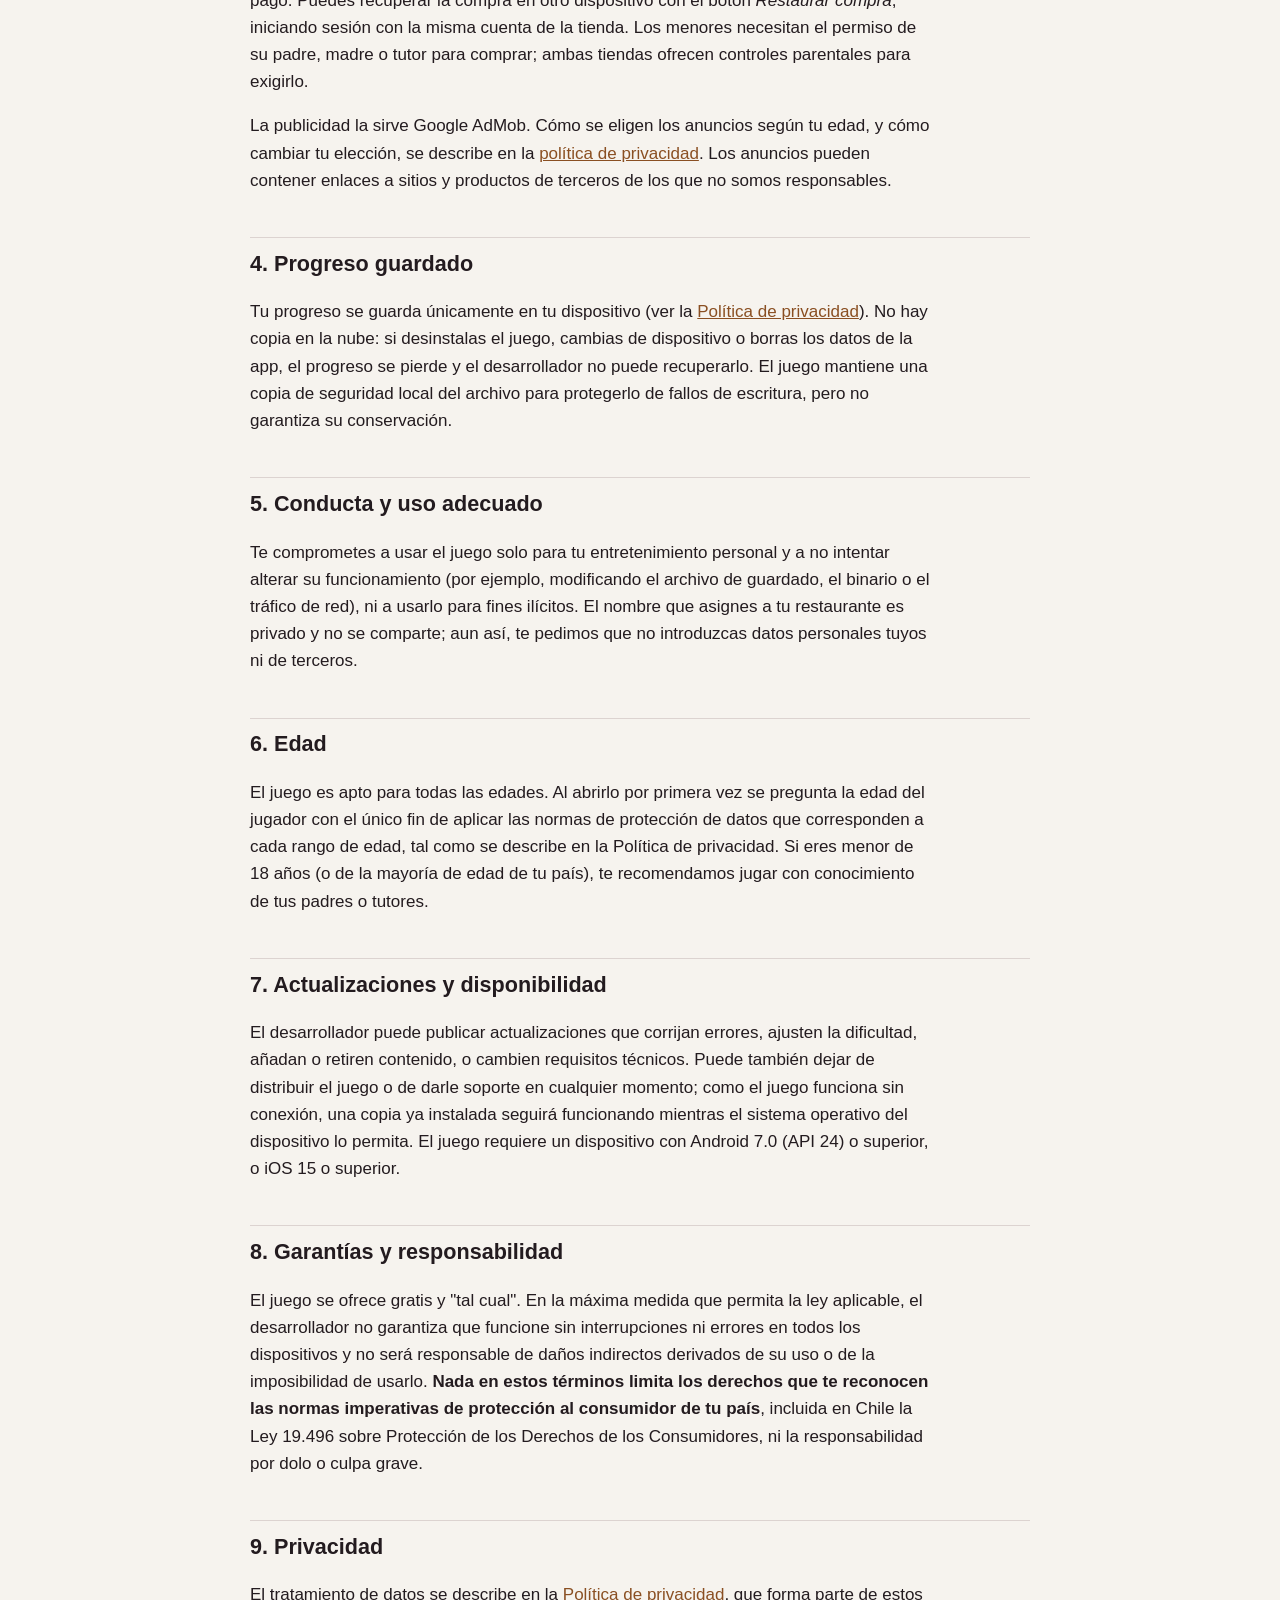
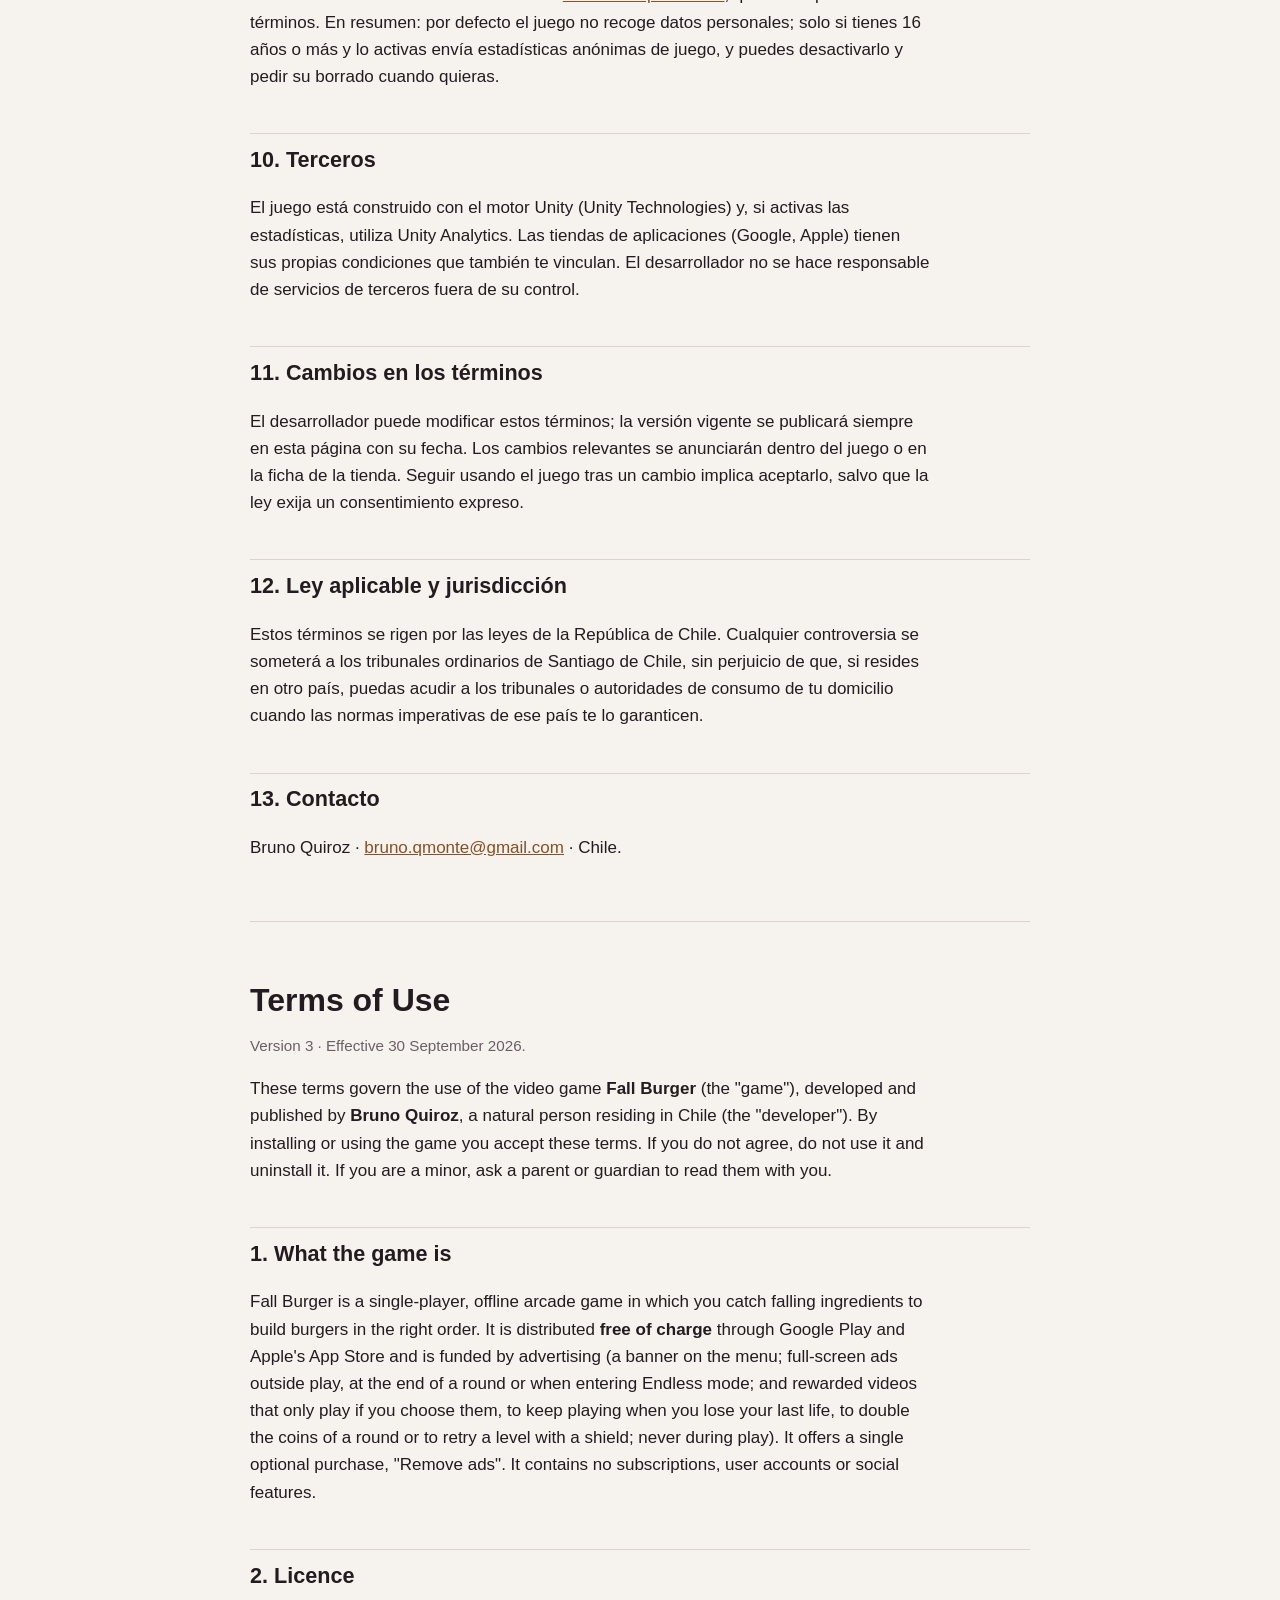
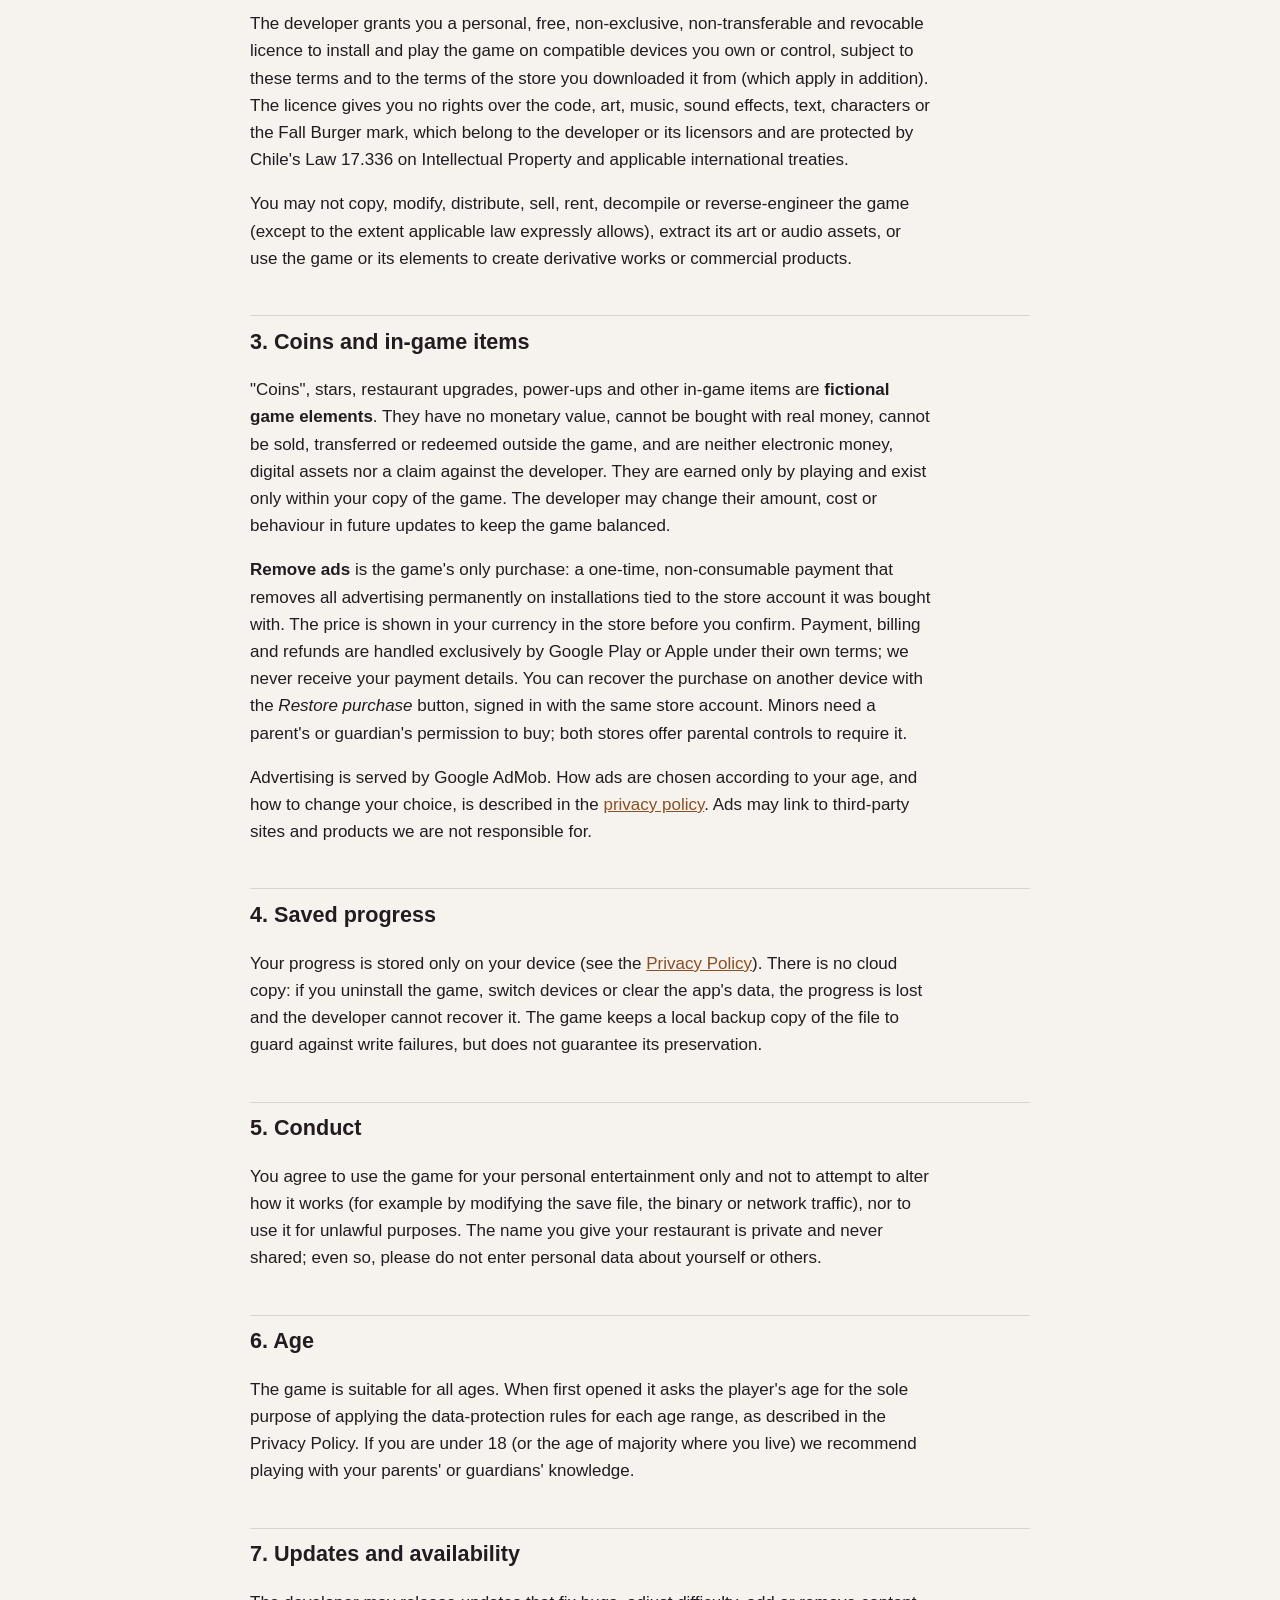
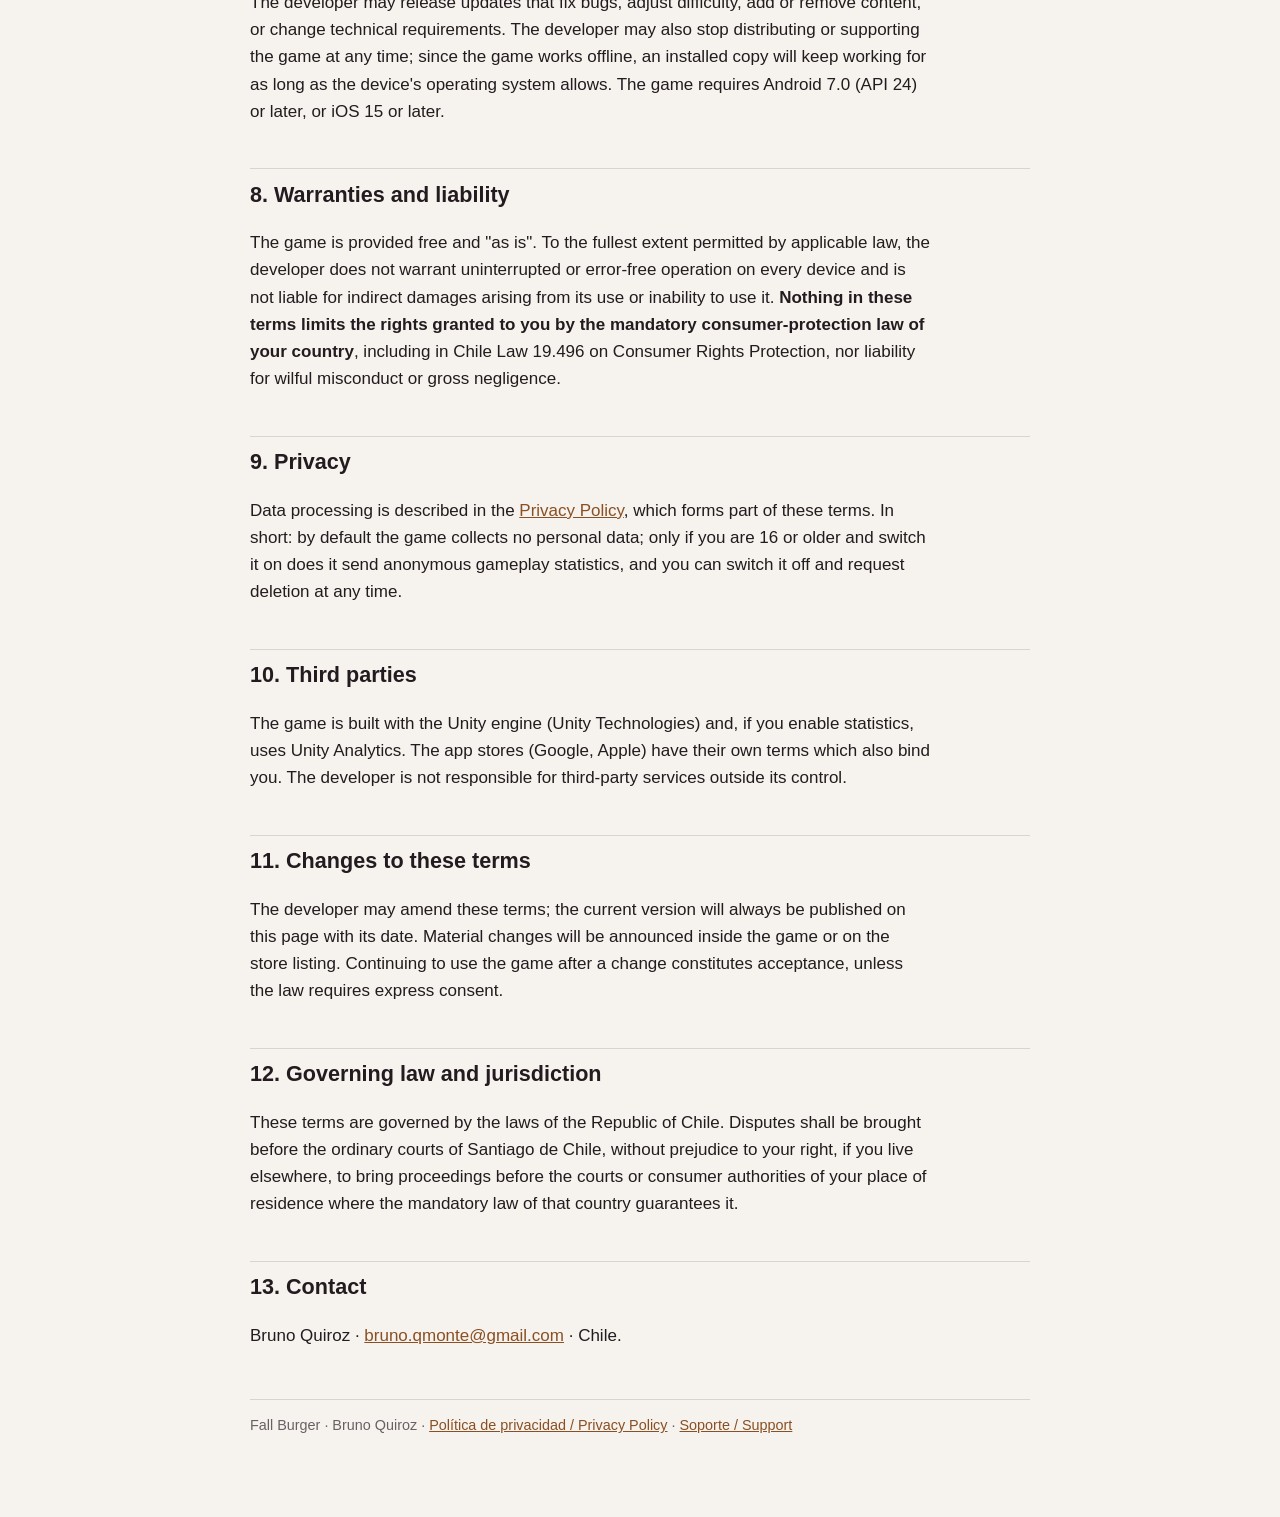
==== commit 1d571e5e: "Privacy policy v3.1 and terms v3: describe the new ads The game now shows a full-screen ad when ente" ====
--- a/terms/index.html
+++ b/terms/index.html
@@ -12,7 +12,7 @@
 <header>
   <div class="brand">FALL BURGER</div>
   <h1>Términos de uso</h1>
-  <p class="meta">Versión 2 · Vigentes desde el 14 de septiembre de 2026.</p>
+  <p class="meta">Versión 3 · Vigentes desde el 30 de septiembre de 2026.</p>
   <nav class="lang" aria-label="Idioma"><a href="#es" aria-current="page">Español</a><a href="#en">English</a></nav>
 </header>
 
@@ -20,7 +20,7 @@
 <p>Estos términos regulan el uso del videojuego <strong>Fall Burger</strong> (el "juego"), desarrollado y publicado por <strong>Bruno Quiroz</strong>, persona natural domiciliada en Chile (el "desarrollador"). Al instalar o usar el juego aceptas estos términos. Si no estás de acuerdo, no lo uses y desinstálalo. Si eres menor de edad, pide a tu padre, madre o tutor que los lea contigo.</p>
 
 <h2>1. Qué es el juego</h2>
-<p>Fall Burger es un juego arcade para un solo jugador, sin conexión, en el que atrapas ingredientes que caen para armar hamburguesas en el orden correcto. Se distribuye <strong>gratis</strong> a través de Google Play y del App Store de Apple y se financia con publicidad (un banner en el menú, como máximo un anuncio a pantalla completa al terminar una partida y, solo si tú lo eliges al perder la última vida, un vídeo con recompensa para seguir jugando; nunca durante el juego). Ofrece una única compra opcional, "Quitar anuncios". No contiene suscripciones, cuentas de usuario ni funciones sociales.</p>
+<p>Fall Burger es un juego arcade para un solo jugador, sin conexión, en el que atrapas ingredientes que caen para armar hamburguesas en el orden correcto. Se distribuye <strong>gratis</strong> a través de Google Play y del App Store de Apple y se financia con publicidad (un banner en el menú; anuncios a pantalla completa fuera del juego, al terminar una partida o al entrar en el modo Sin fin; y vídeos con recompensa que solo se reproducen si tú los eliges, para seguir jugando al perder la última vida, duplicar las monedas de una partida o reintentar un nivel con un escudo; nunca durante el juego). Ofrece una única compra opcional, "Quitar anuncios". No contiene suscripciones, cuentas de usuario ni funciones sociales.</p>
 
 <h2>2. Licencia de uso</h2>
 <p>El desarrollador te concede una licencia personal, gratuita, no exclusiva, intransferible y revocable para instalar y jugar el juego en los dispositivos compatibles de tu propiedad o bajo tu control, conforme a estos términos y a las condiciones de la tienda desde la que lo descargaste (que se aplican además de estos términos). La licencia no te da ningún derecho sobre el código, el arte, la música, los efectos de sonido, los textos, los personajes ni la marca Fall Burger, que pertenecen al desarrollador o a sus licenciantes y están protegidos por la Ley 17.336 de Propiedad Intelectual de Chile y los tratados internacionales aplicables.</p>
@@ -66,11 +66,11 @@
 
 <section id="en" lang="en">
 <h1>Terms of Use</h1>
-<p class="meta">Version 2 · Effective 14 September 2026.</p>
+<p class="meta">Version 3 · Effective 30 September 2026.</p>
 <p>These terms govern the use of the video game <strong>Fall Burger</strong> (the "game"), developed and published by <strong>Bruno Quiroz</strong>, a natural person residing in Chile (the "developer"). By installing or using the game you accept these terms. If you do not agree, do not use it and uninstall it. If you are a minor, ask a parent or guardian to read them with you.</p>
 
 <h2>1. What the game is</h2>
-<p>Fall Burger is a single-player, offline arcade game in which you catch falling ingredients to build burgers in the right order. It is distributed <strong>free of charge</strong> through Google Play and Apple's App Store and is funded by advertising (a banner on the menu, at most one full-screen ad at the end of a round and, only if you choose it when you lose your last life, a rewarded video to keep playing; never during play). It offers a single optional purchase, "Remove ads". It contains no subscriptions, user accounts or social features.</p>
+<p>Fall Burger is a single-player, offline arcade game in which you catch falling ingredients to build burgers in the right order. It is distributed <strong>free of charge</strong> through Google Play and Apple's App Store and is funded by advertising (a banner on the menu; full-screen ads outside play, at the end of a round or when entering Endless mode; and rewarded videos that only play if you choose them, to keep playing when you lose your last life, to double the coins of a round or to retry a level with a shield; never during play). It offers a single optional purchase, "Remove ads". It contains no subscriptions, user accounts or social features.</p>
 
 <h2>2. Licence</h2>
 <p>The developer grants you a personal, free, non-exclusive, non-transferable and revocable licence to install and play the game on compatible devices you own or control, subject to these terms and to the terms of the store you downloaded it from (which apply in addition). The licence gives you no rights over the code, art, music, sound effects, text, characters or the Fall Burger mark, which belong to the developer or its licensors and are protected by Chile's Law 17.336 on Intellectual Property and applicable international treaties.</p>
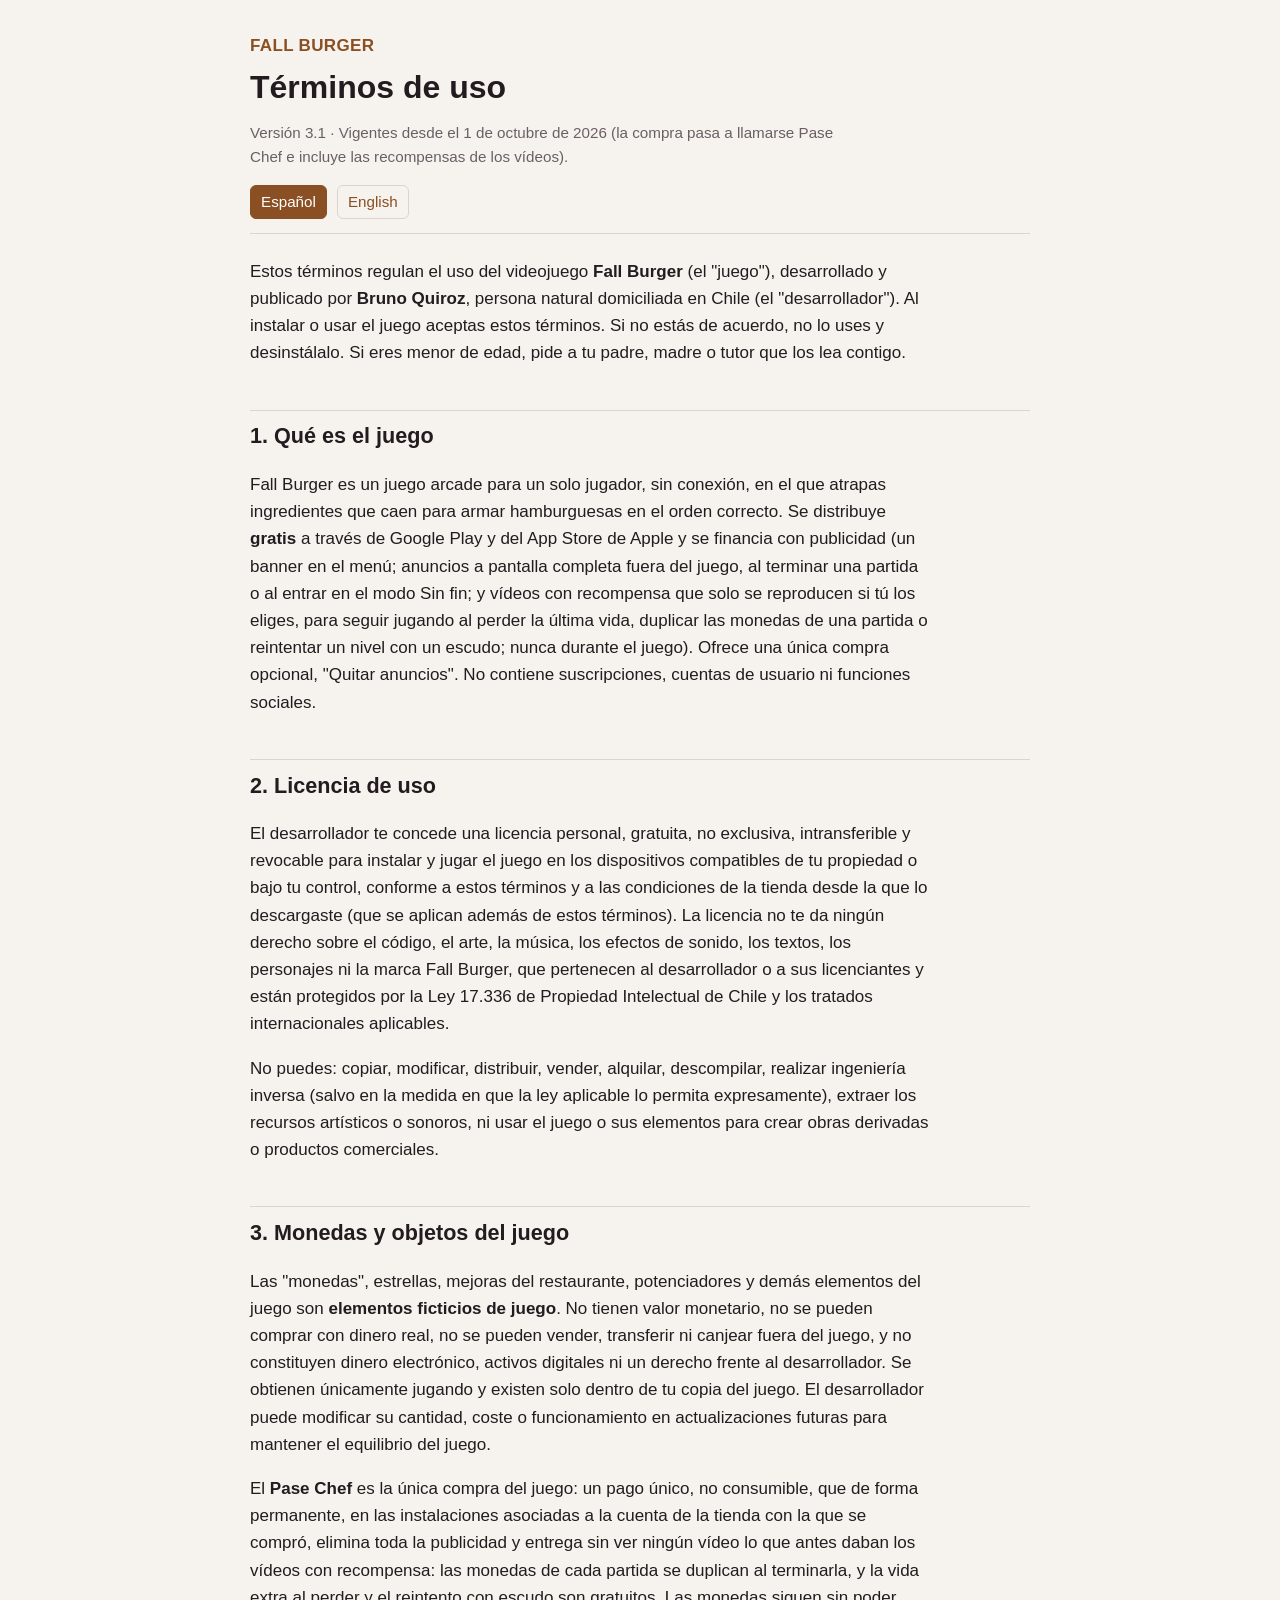
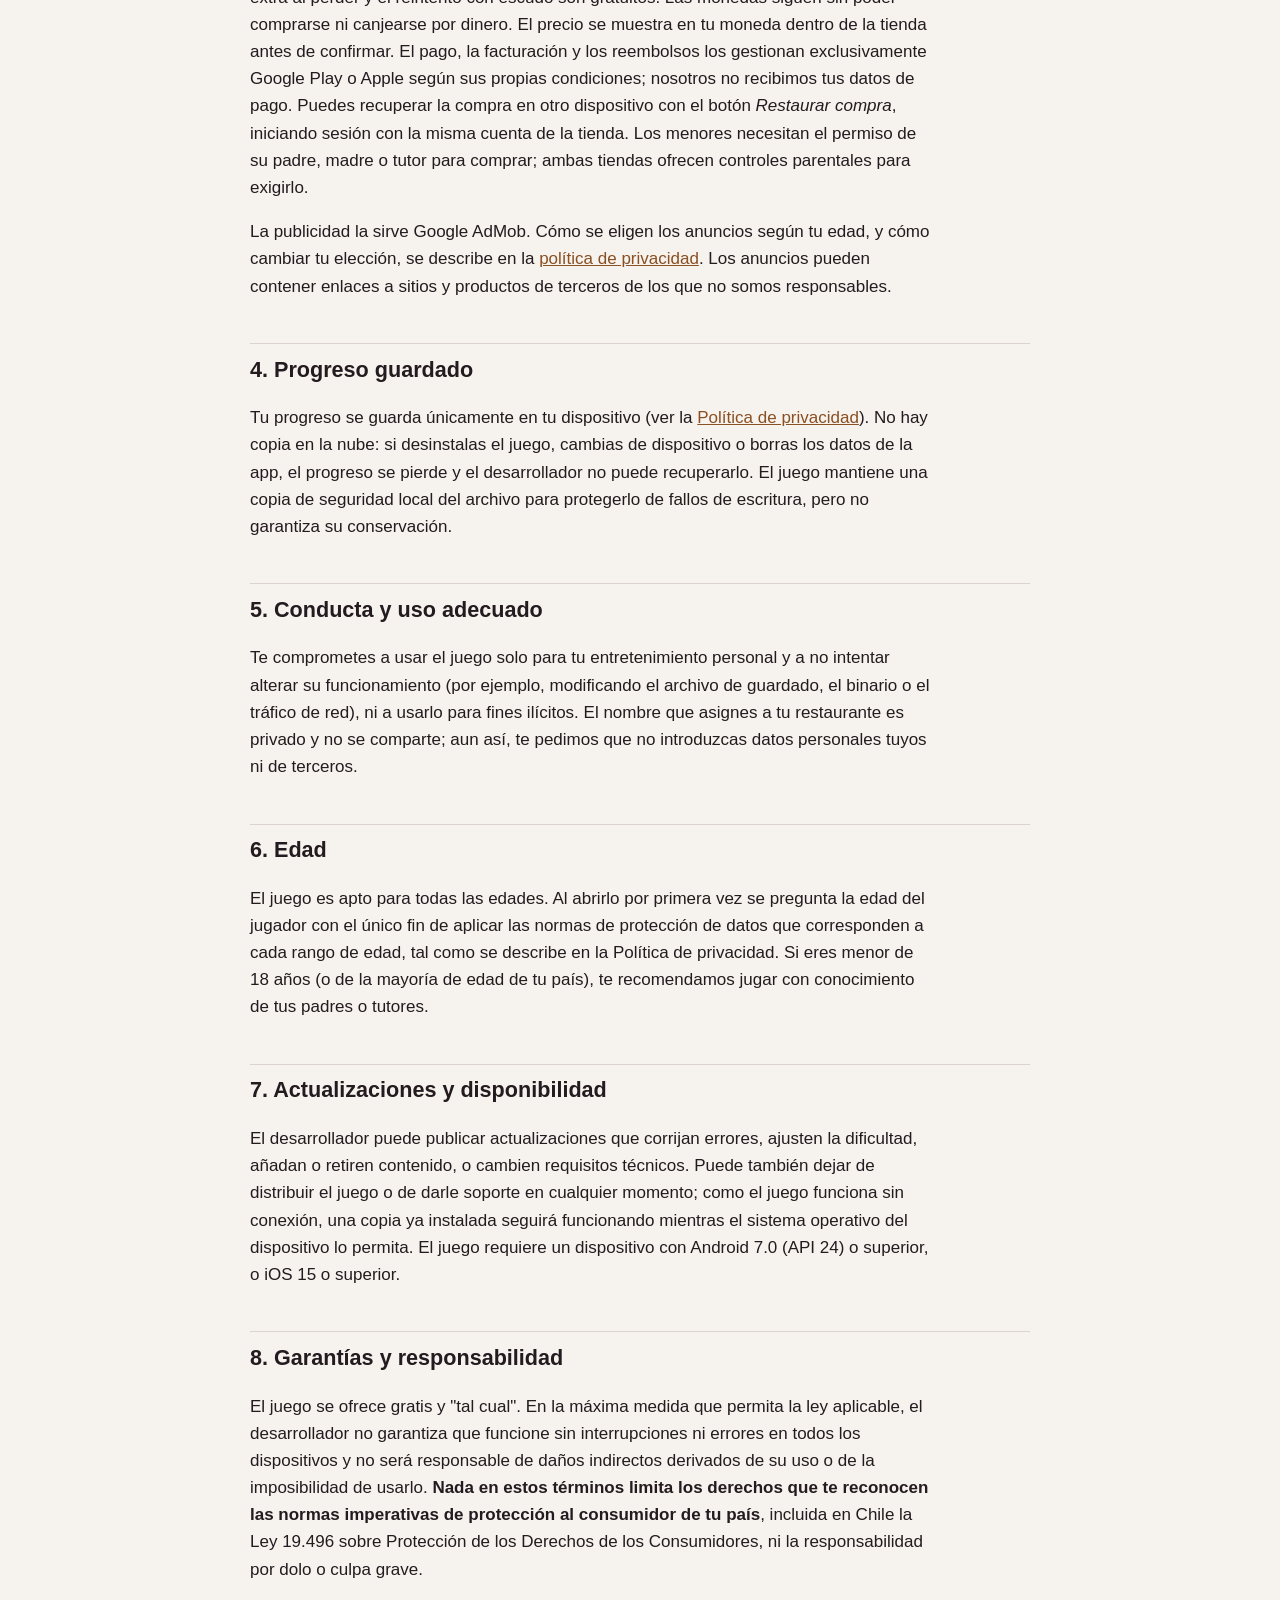
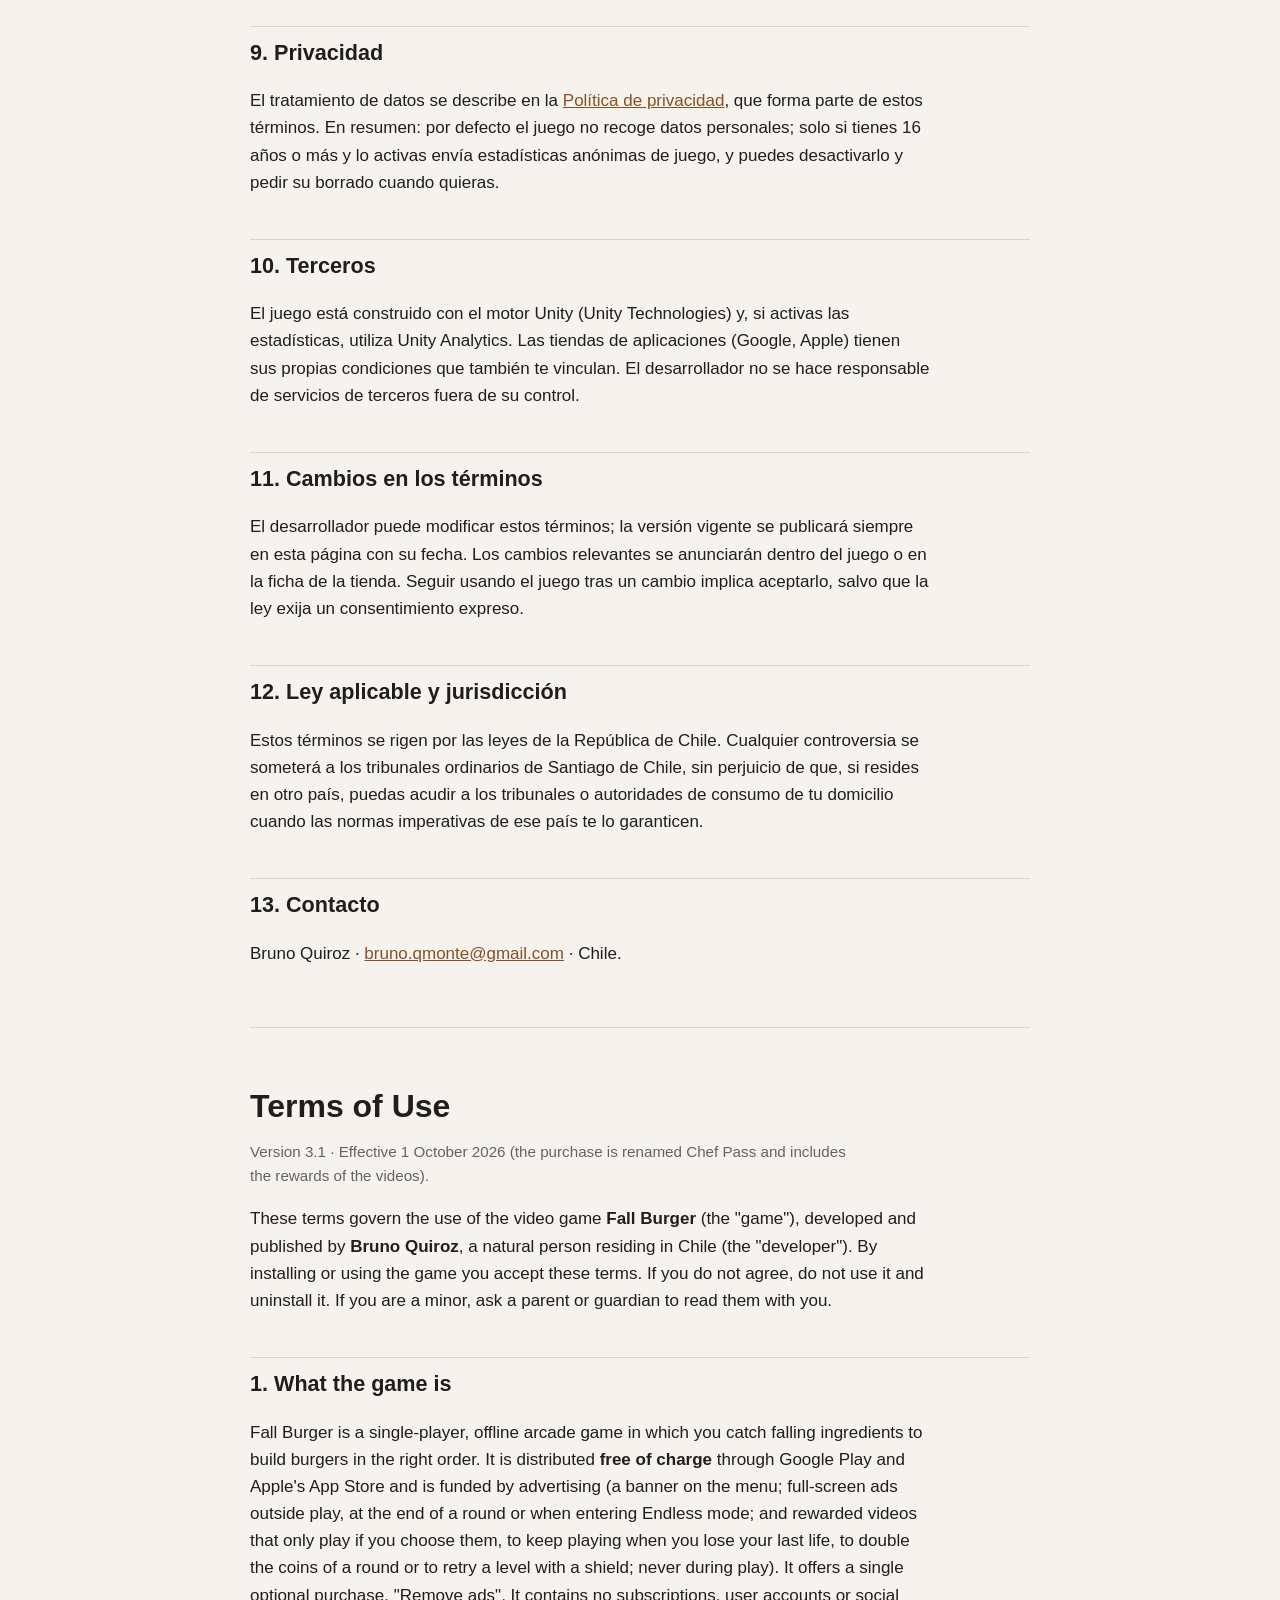
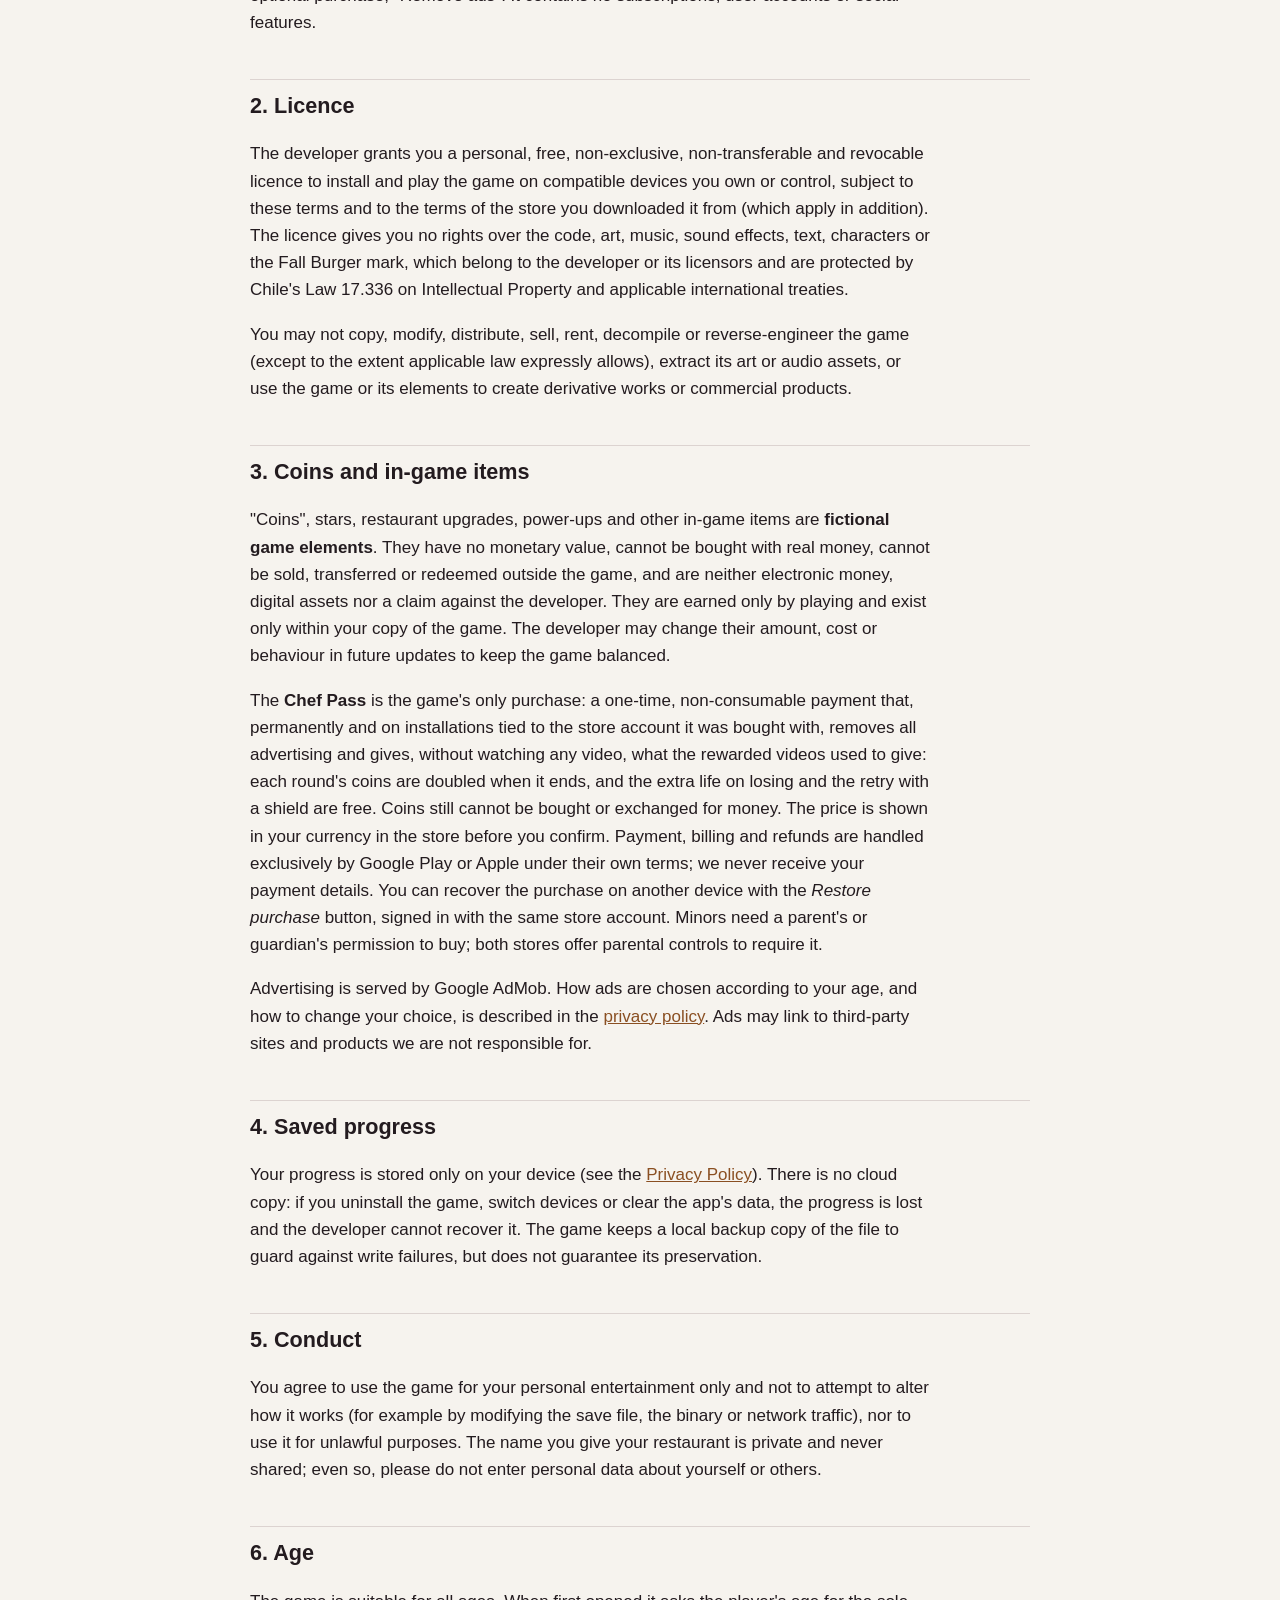
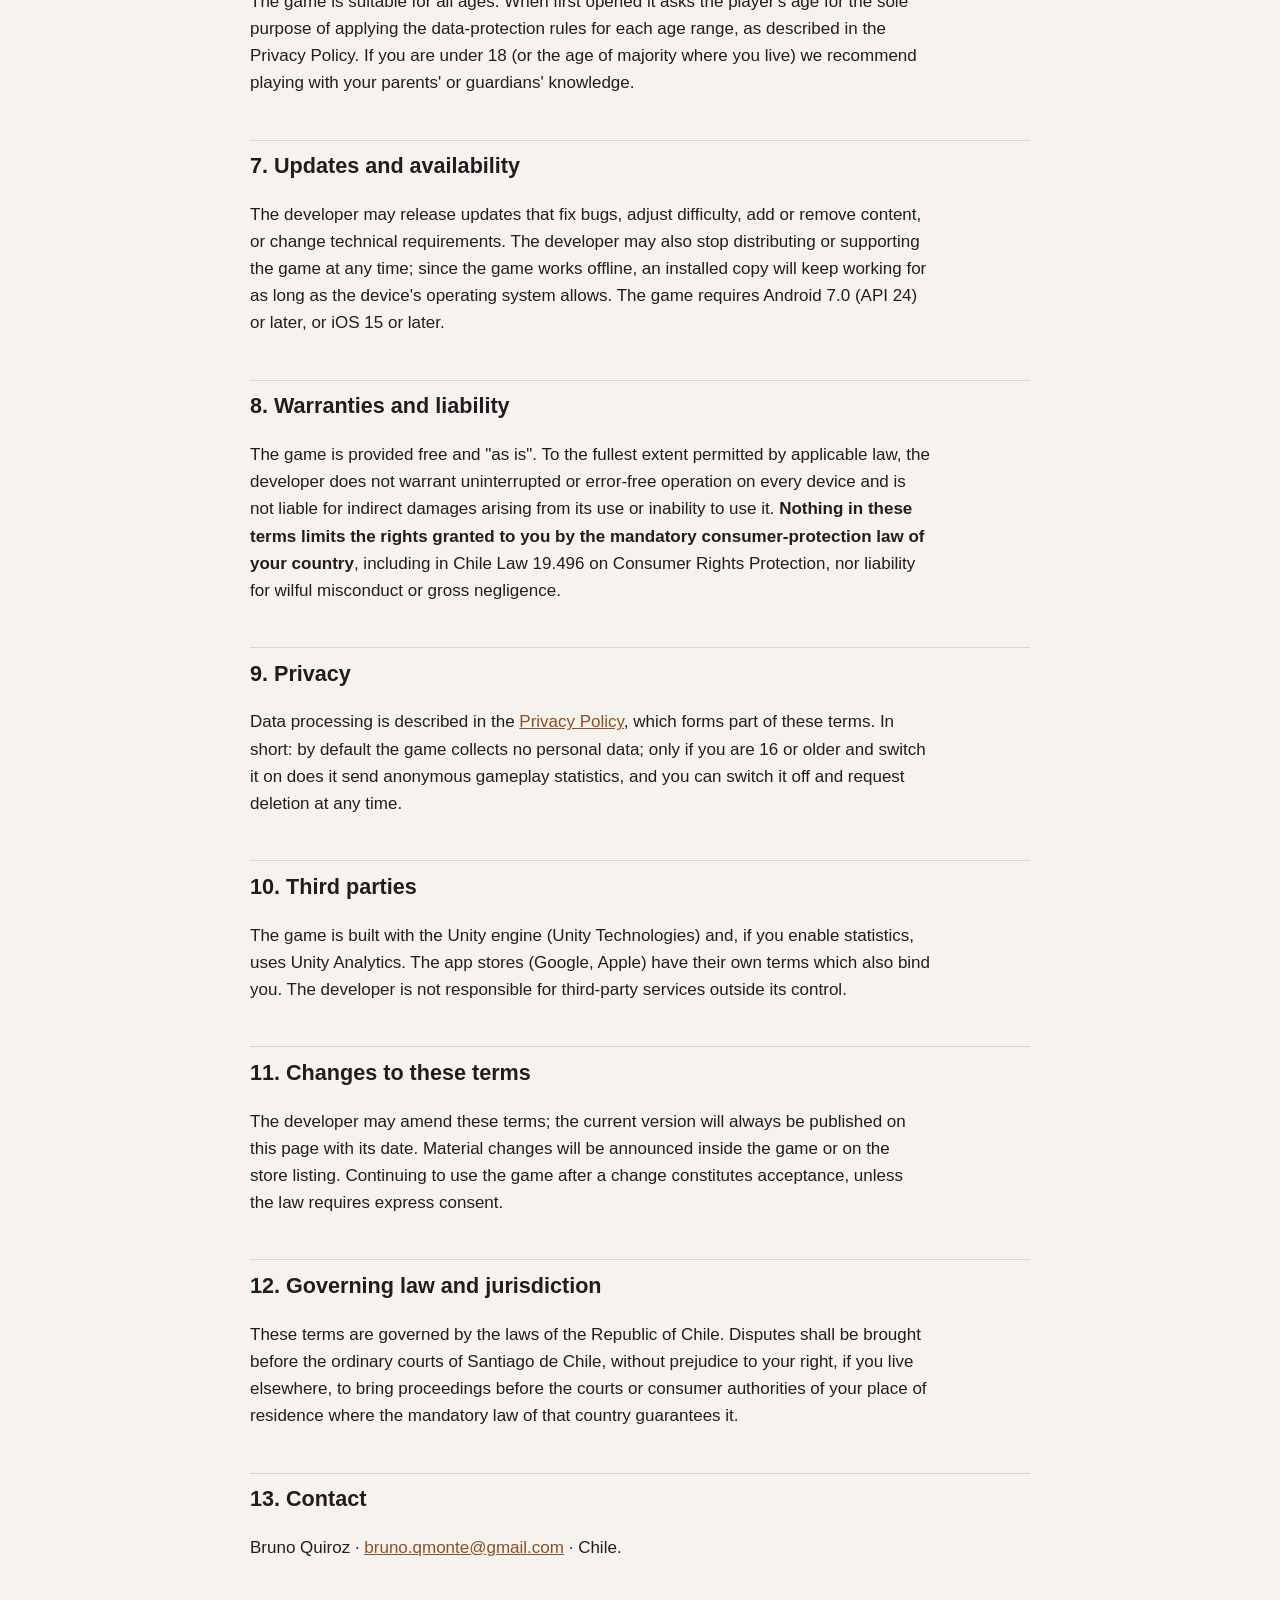
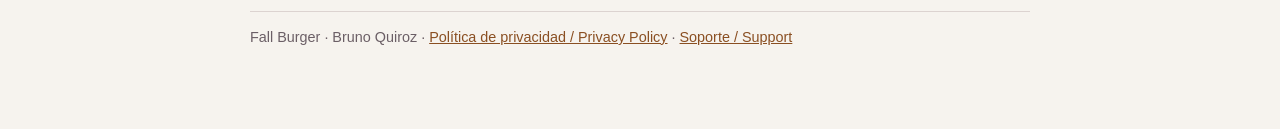
==== commit 9a2716de: "Chef Pass: privacy v3.3 and terms v3.1" ====
--- a/terms/index.html
+++ b/terms/index.html
@@ -12,7 +12,7 @@
 <header>
   <div class="brand">FALL BURGER</div>
   <h1>Términos de uso</h1>
-  <p class="meta">Versión 3 · Vigentes desde el 30 de septiembre de 2026.</p>
+  <p class="meta">Versión 3.1 · Vigentes desde el 1 de octubre de 2026 (la compra pasa a llamarse Pase Chef e incluye las recompensas de los vídeos).</p>
   <nav class="lang" aria-label="Idioma"><a href="#es" aria-current="page">Español</a><a href="#en">English</a></nav>
 </header>
 
@@ -28,7 +28,7 @@
 
 <h2>3. Monedas y objetos del juego</h2>
 <p>Las "monedas", estrellas, mejoras del restaurante, potenciadores y demás elementos del juego son <strong>elementos ficticios de juego</strong>. No tienen valor monetario, no se pueden comprar con dinero real, no se pueden vender, transferir ni canjear fuera del juego, y no constituyen dinero electrónico, activos digitales ni un derecho frente al desarrollador. Se obtienen únicamente jugando y existen solo dentro de tu copia del juego. El desarrollador puede modificar su cantidad, coste o funcionamiento en actualizaciones futuras para mantener el equilibrio del juego.</p>
-<p><strong>Quitar anuncios</strong> es la única compra del juego: un pago único, no consumible, que elimina toda la publicidad de forma permanente en las instalaciones asociadas a la cuenta de la tienda con la que se compró. El precio se muestra en tu moneda dentro de la tienda antes de confirmar. El pago, la facturación y los reembolsos los gestionan exclusivamente Google Play o Apple según sus propias condiciones; nosotros no recibimos tus datos de pago. Puedes recuperar la compra en otro dispositivo con el botón <em>Restaurar compra</em>, iniciando sesión con la misma cuenta de la tienda. Los menores necesitan el permiso de su padre, madre o tutor para comprar; ambas tiendas ofrecen controles parentales para exigirlo.</p>
+<p>El <strong>Pase Chef</strong> es la única compra del juego: un pago único, no consumible, que de forma permanente, en las instalaciones asociadas a la cuenta de la tienda con la que se compró, elimina toda la publicidad y entrega sin ver ningún vídeo lo que antes daban los vídeos con recompensa: las monedas de cada partida se duplican al terminarla, y la vida extra al perder y el reintento con escudo son gratuitos. Las monedas siguen sin poder comprarse ni canjearse por dinero. El precio se muestra en tu moneda dentro de la tienda antes de confirmar. El pago, la facturación y los reembolsos los gestionan exclusivamente Google Play o Apple según sus propias condiciones; nosotros no recibimos tus datos de pago. Puedes recuperar la compra en otro dispositivo con el botón <em>Restaurar compra</em>, iniciando sesión con la misma cuenta de la tienda. Los menores necesitan el permiso de su padre, madre o tutor para comprar; ambas tiendas ofrecen controles parentales para exigirlo.</p>
 <p>La publicidad la sirve Google AdMob. Cómo se eligen los anuncios según tu edad, y cómo cambiar tu elección, se describe en la <a href="../privacy/">política de privacidad</a>. Los anuncios pueden contener enlaces a sitios y productos de terceros de los que no somos responsables.</p>
 
 <h2>4. Progreso guardado</h2>
@@ -66,7 +66,7 @@
 
 <section id="en" lang="en">
 <h1>Terms of Use</h1>
-<p class="meta">Version 3 · Effective 30 September 2026.</p>
+<p class="meta">Version 3.1 · Effective 1 October 2026 (the purchase is renamed Chef Pass and includes the rewards of the videos).</p>
 <p>These terms govern the use of the video game <strong>Fall Burger</strong> (the "game"), developed and published by <strong>Bruno Quiroz</strong>, a natural person residing in Chile (the "developer"). By installing or using the game you accept these terms. If you do not agree, do not use it and uninstall it. If you are a minor, ask a parent or guardian to read them with you.</p>
 
 <h2>1. What the game is</h2>
@@ -78,7 +78,7 @@
 
 <h2>3. Coins and in-game items</h2>
 <p>"Coins", stars, restaurant upgrades, power-ups and other in-game items are <strong>fictional game elements</strong>. They have no monetary value, cannot be bought with real money, cannot be sold, transferred or redeemed outside the game, and are neither electronic money, digital assets nor a claim against the developer. They are earned only by playing and exist only within your copy of the game. The developer may change their amount, cost or behaviour in future updates to keep the game balanced.</p>
-<p><strong>Remove ads</strong> is the game's only purchase: a one-time, non-consumable payment that removes all advertising permanently on installations tied to the store account it was bought with. The price is shown in your currency in the store before you confirm. Payment, billing and refunds are handled exclusively by Google Play or Apple under their own terms; we never receive your payment details. You can recover the purchase on another device with the <em>Restore purchase</em> button, signed in with the same store account. Minors need a parent's or guardian's permission to buy; both stores offer parental controls to require it.</p>
+<p>The <strong>Chef Pass</strong> is the game's only purchase: a one-time, non-consumable payment that, permanently and on installations tied to the store account it was bought with, removes all advertising and gives, without watching any video, what the rewarded videos used to give: each round's coins are doubled when it ends, and the extra life on losing and the retry with a shield are free. Coins still cannot be bought or exchanged for money. The price is shown in your currency in the store before you confirm. Payment, billing and refunds are handled exclusively by Google Play or Apple under their own terms; we never receive your payment details. You can recover the purchase on another device with the <em>Restore purchase</em> button, signed in with the same store account. Minors need a parent's or guardian's permission to buy; both stores offer parental controls to require it.</p>
 <p>Advertising is served by Google AdMob. How ads are chosen according to your age, and how to change your choice, is described in the <a href="../privacy/">privacy policy</a>. Ads may link to third-party sites and products we are not responsible for.</p>
 
 <h2>4. Saved progress</h2>
